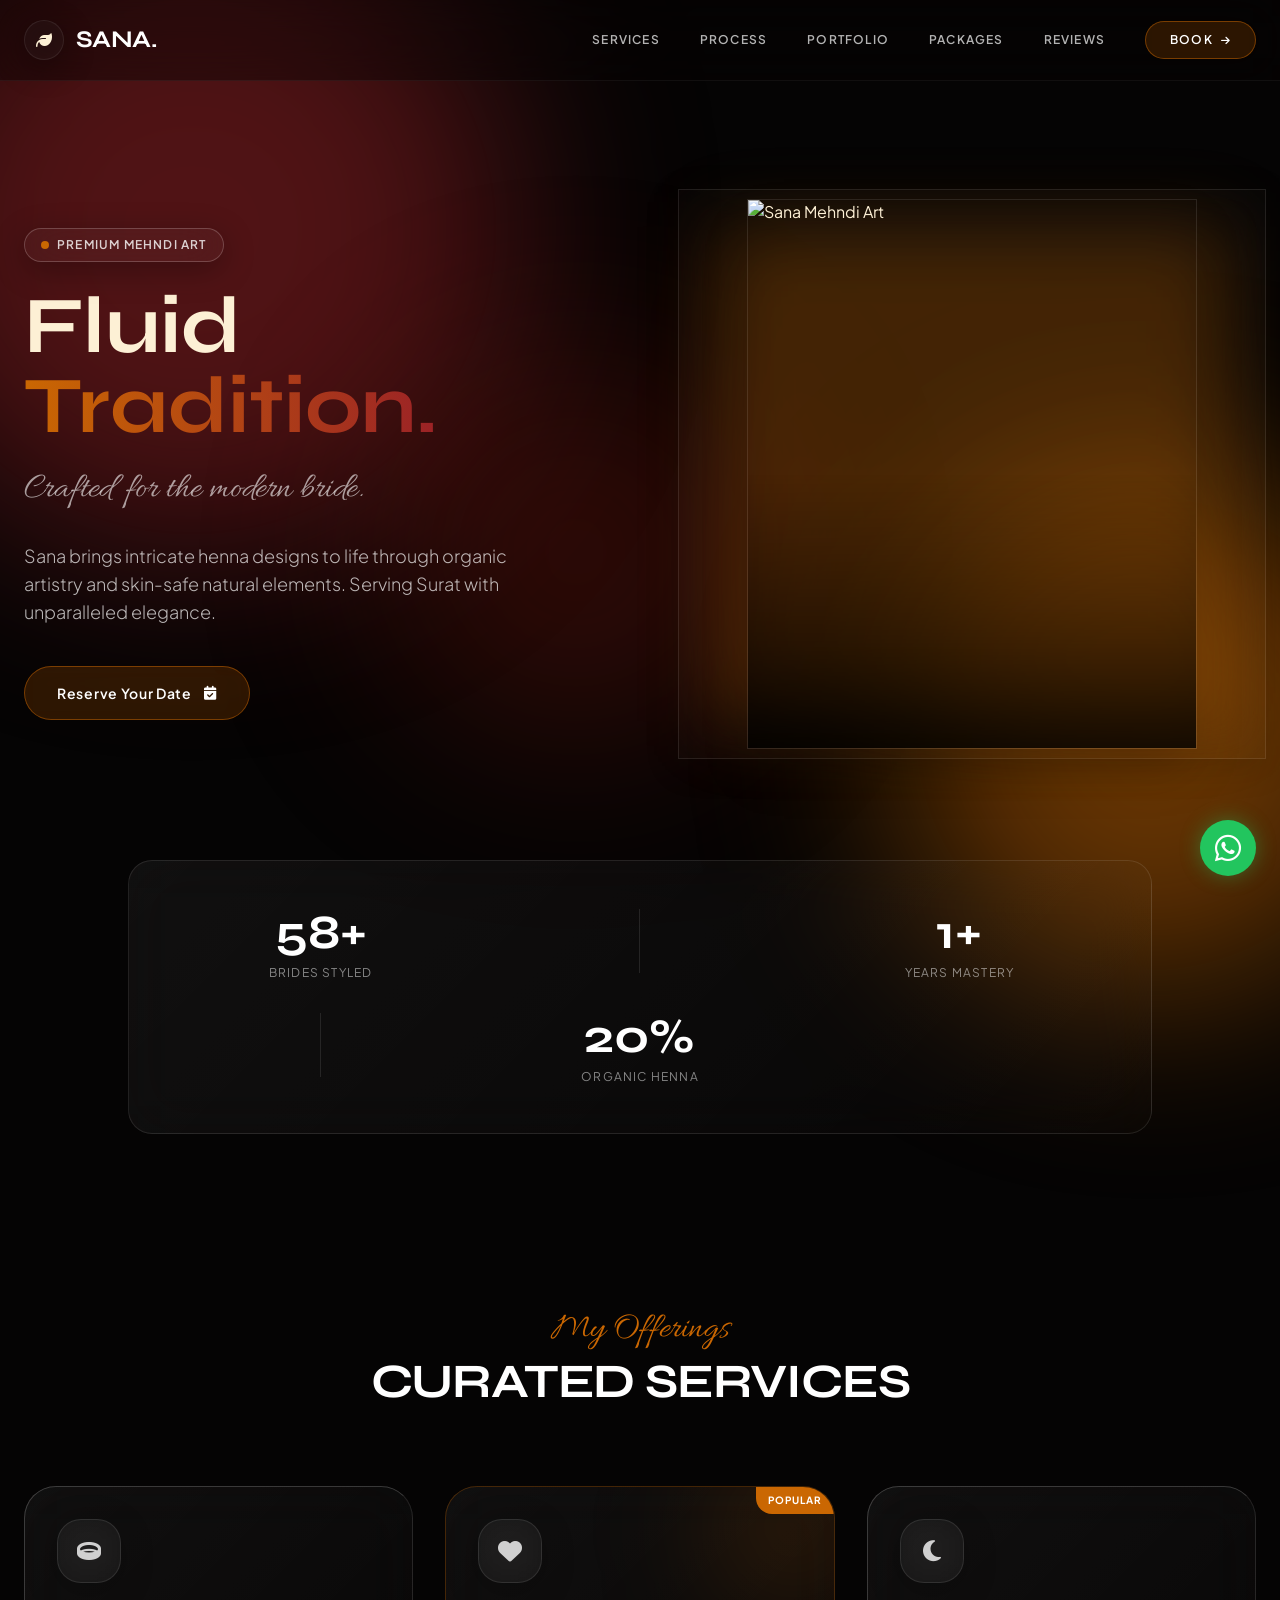
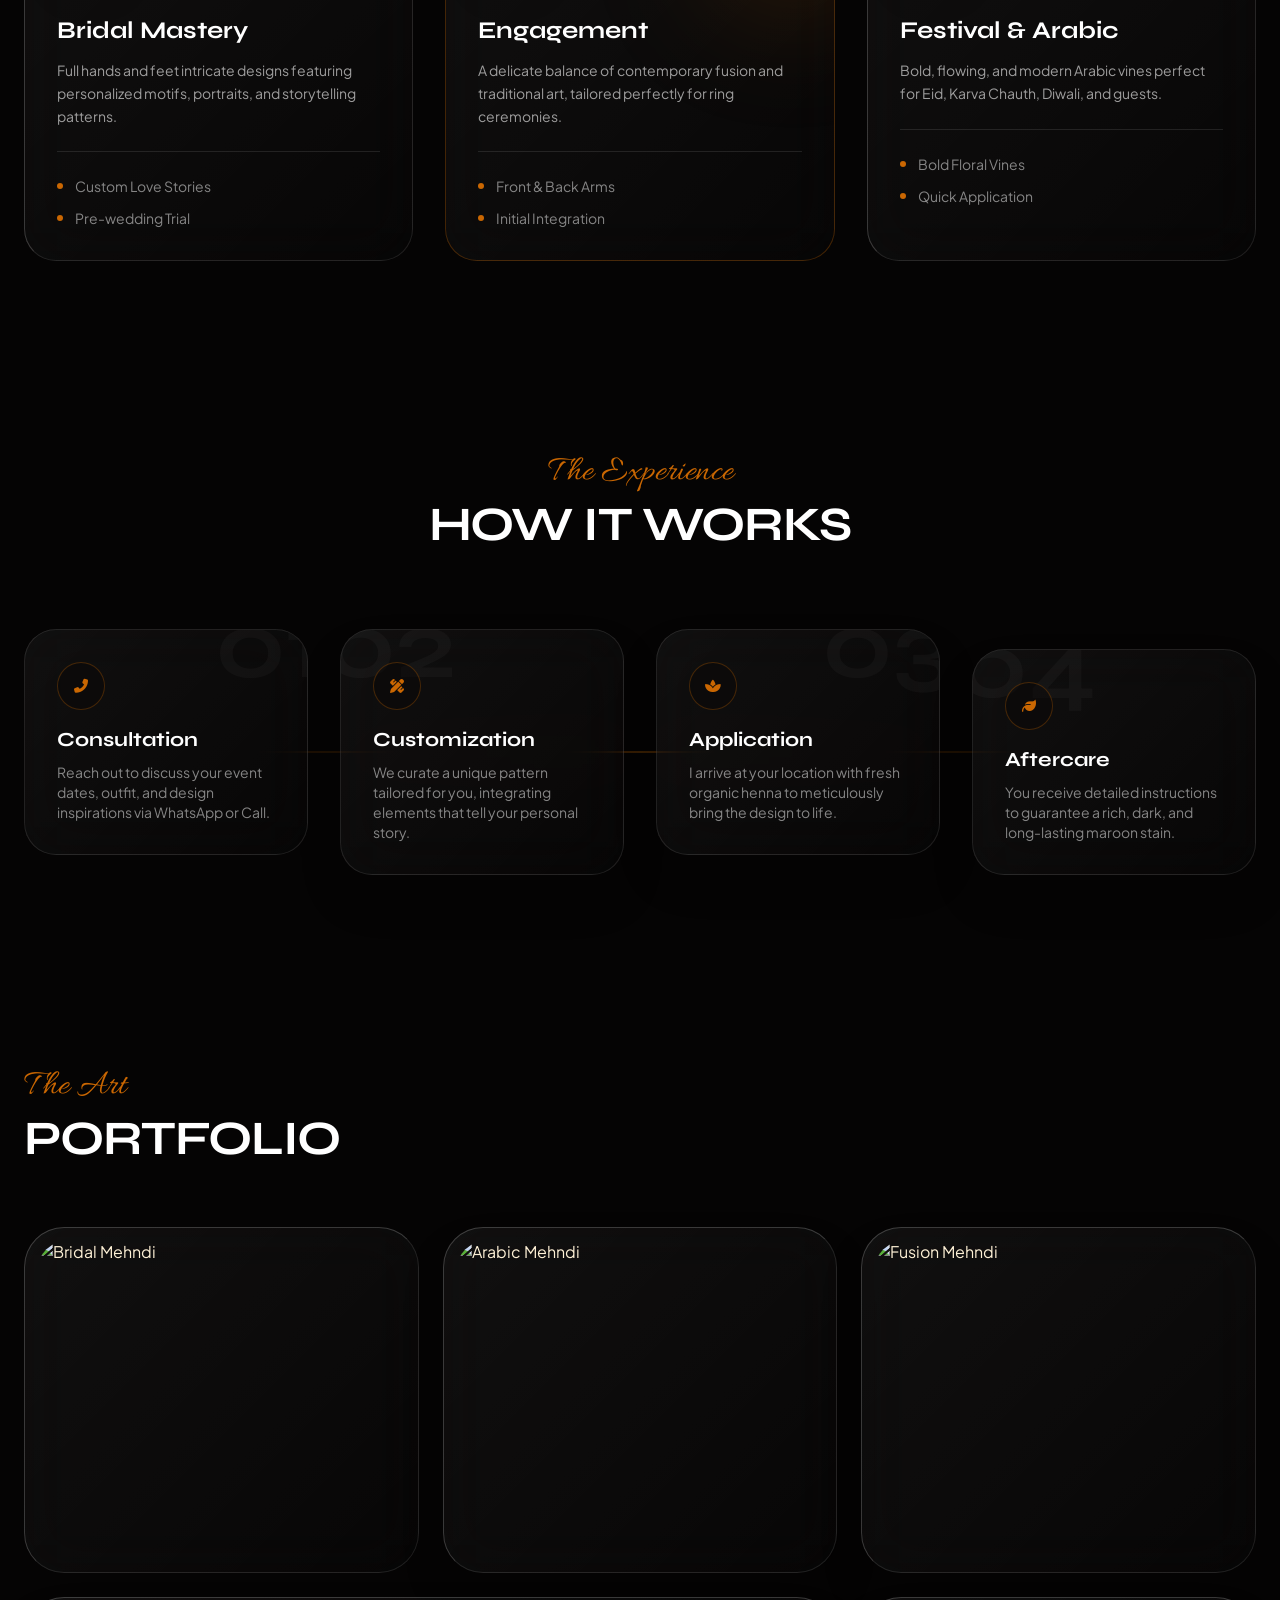
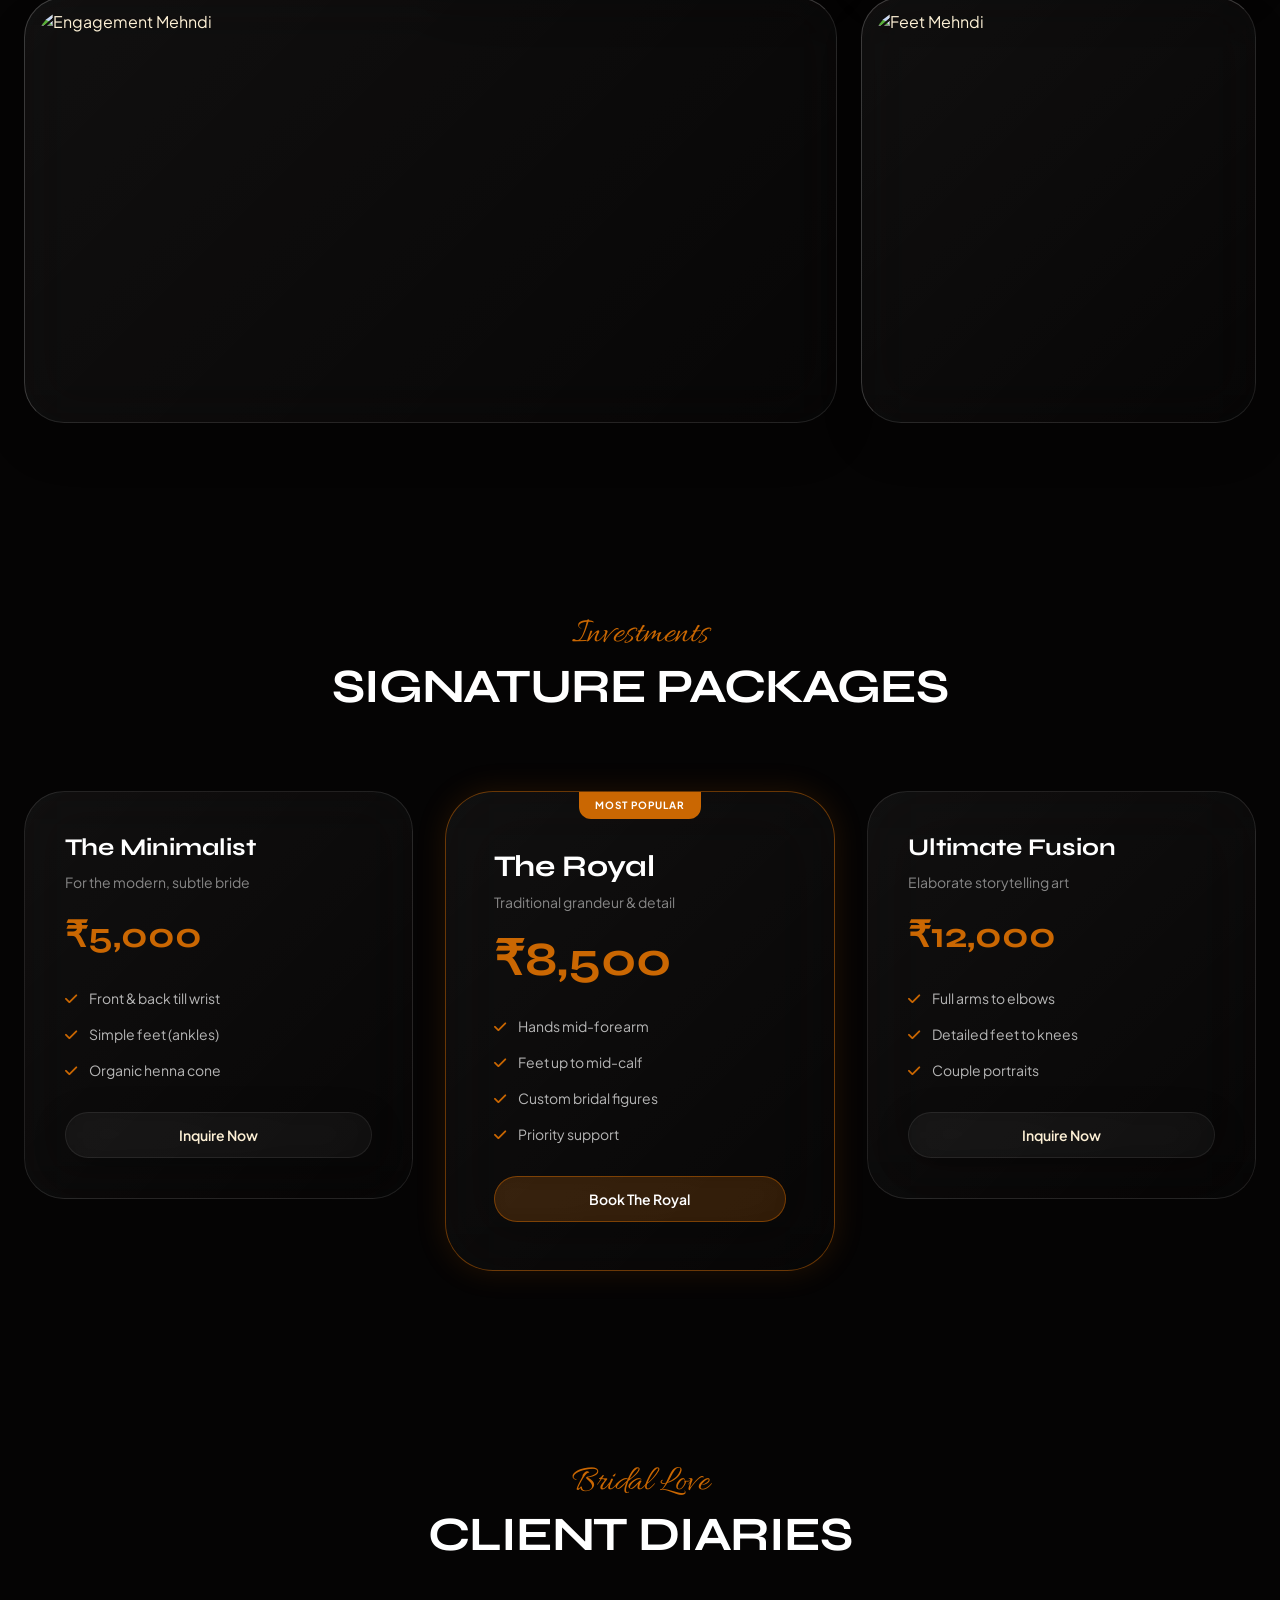
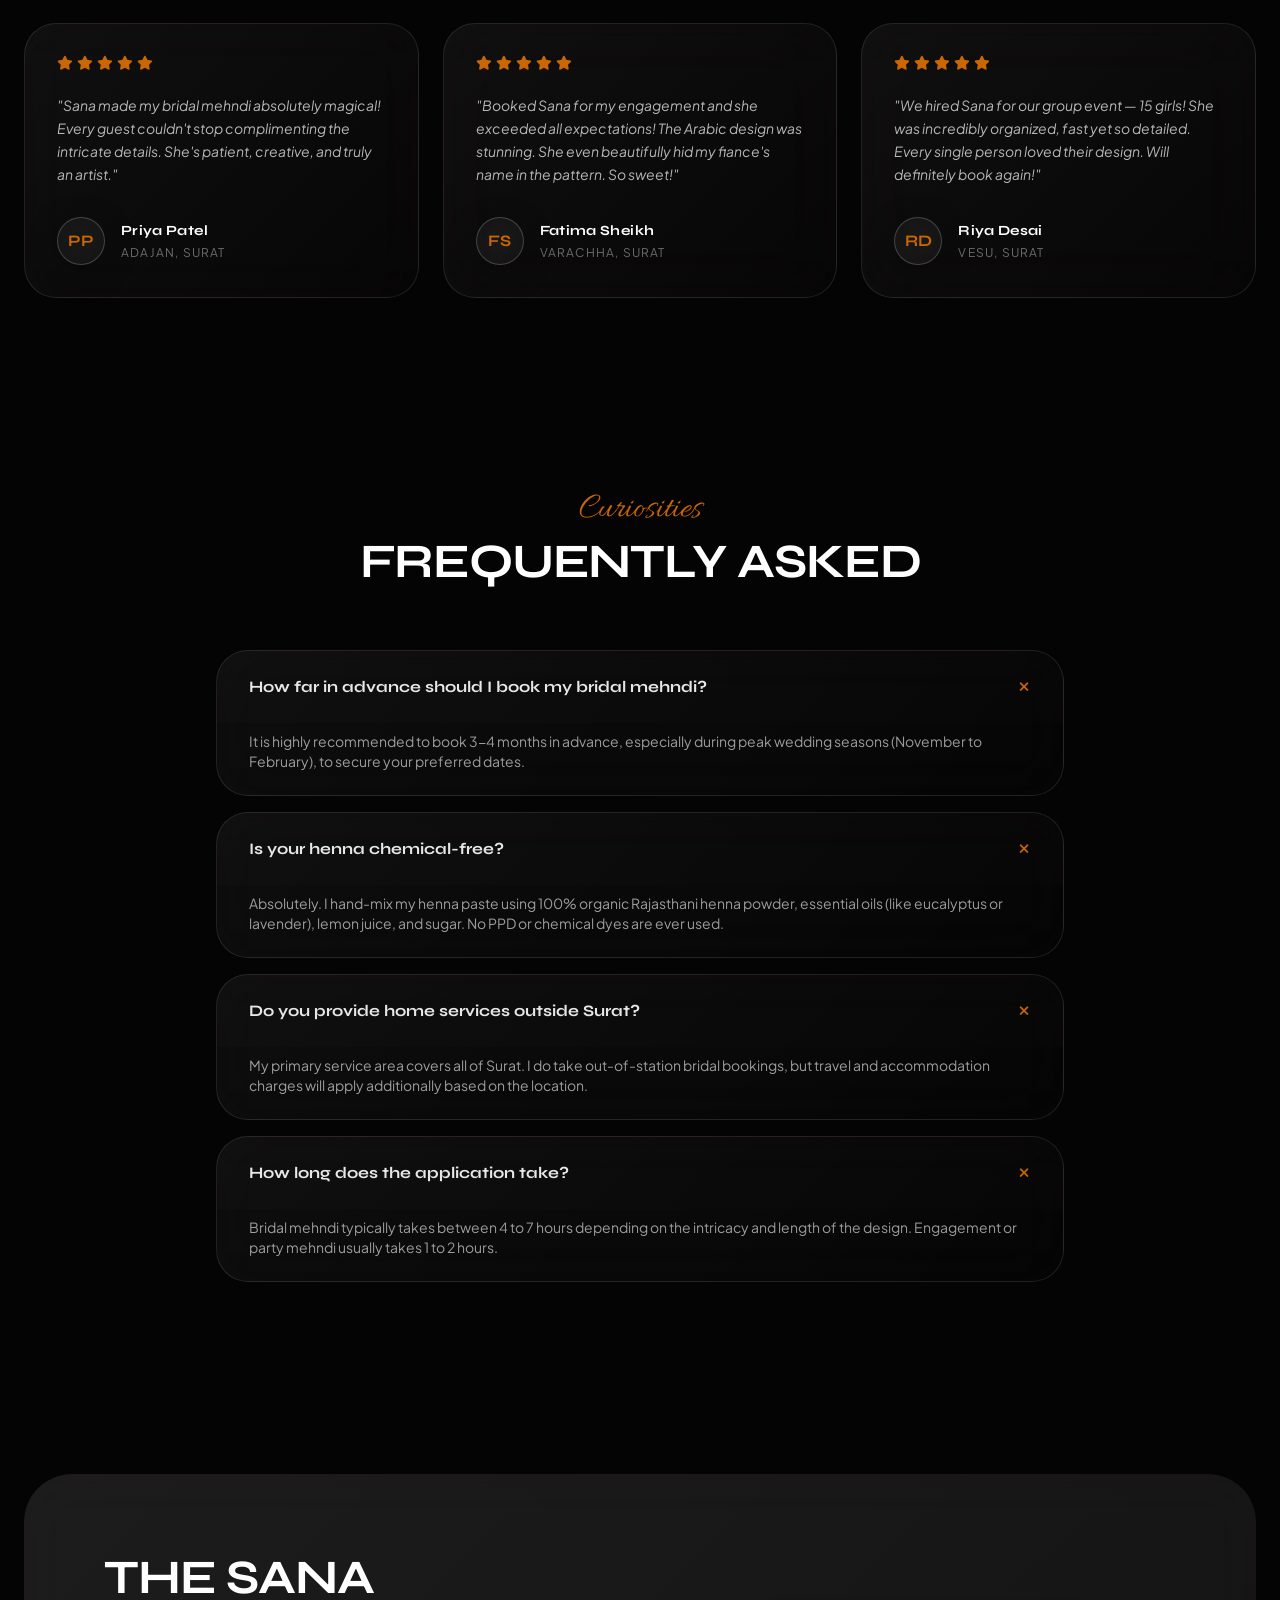
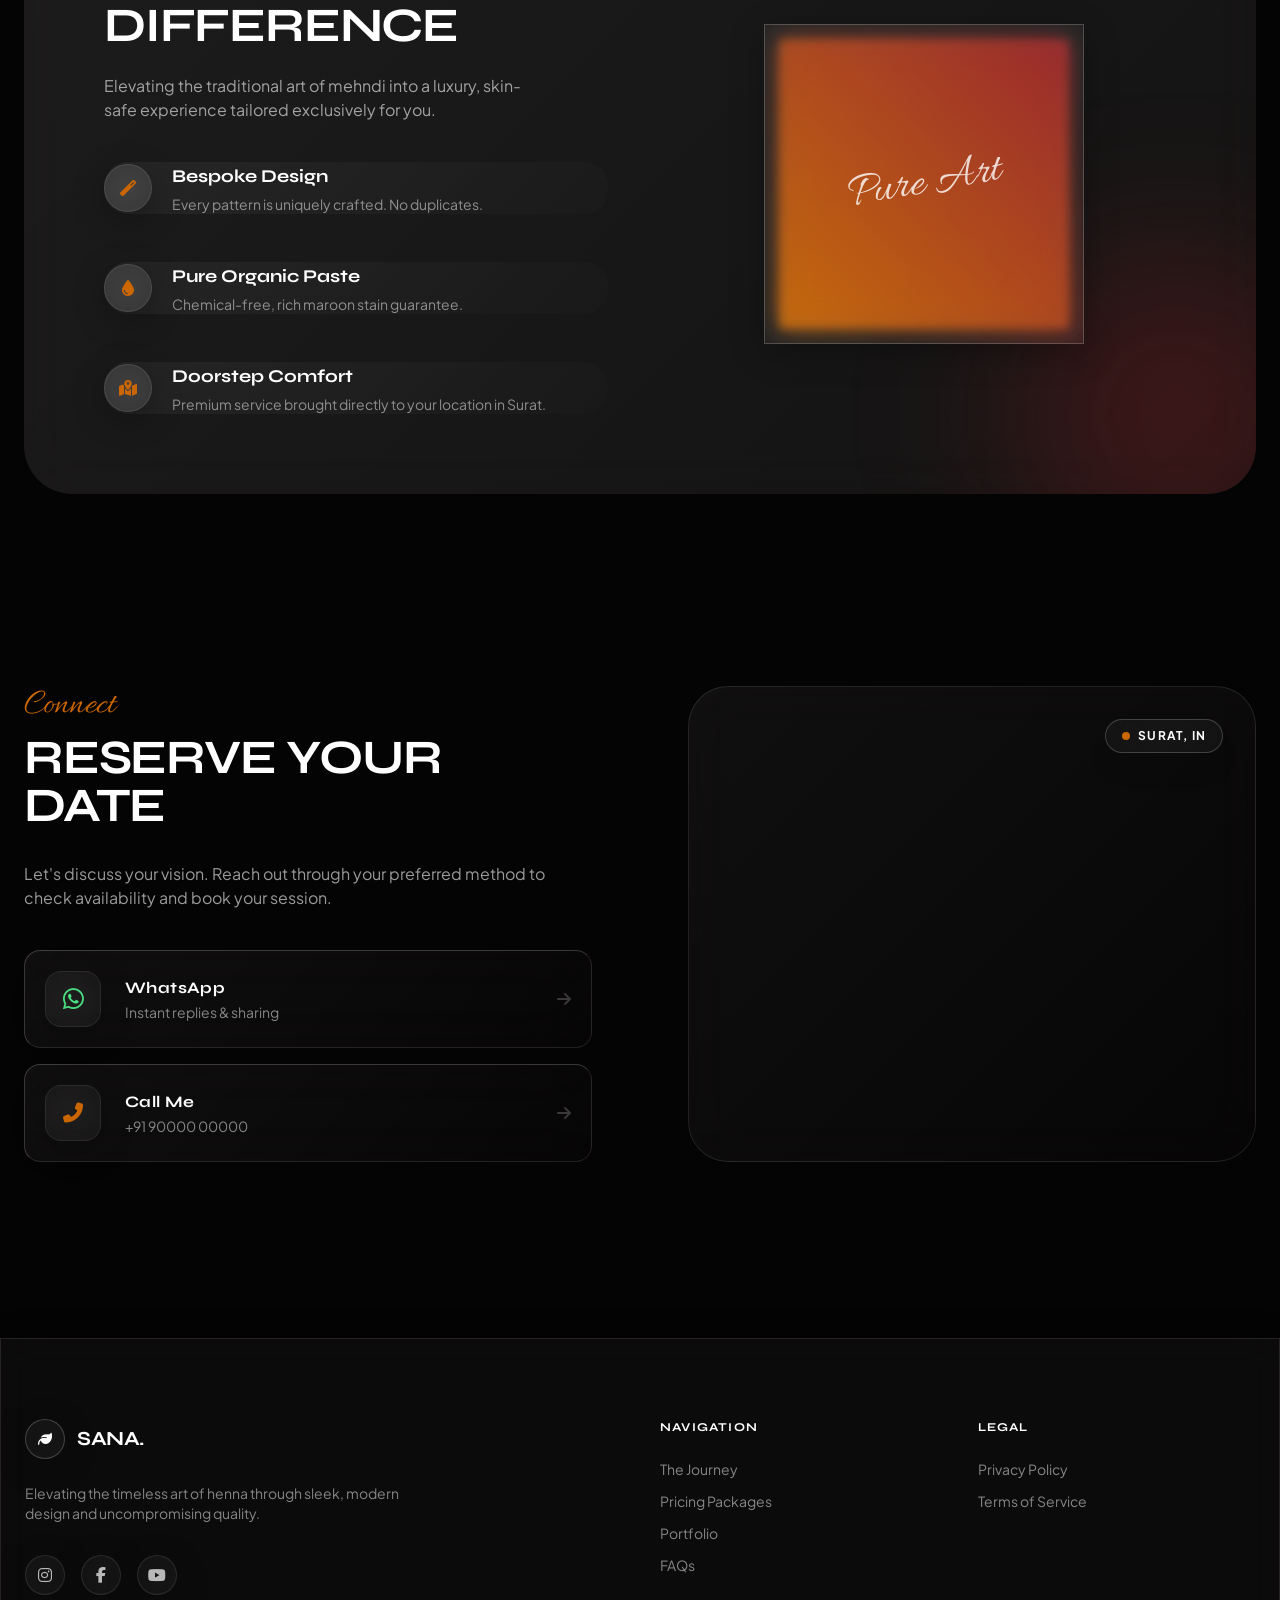
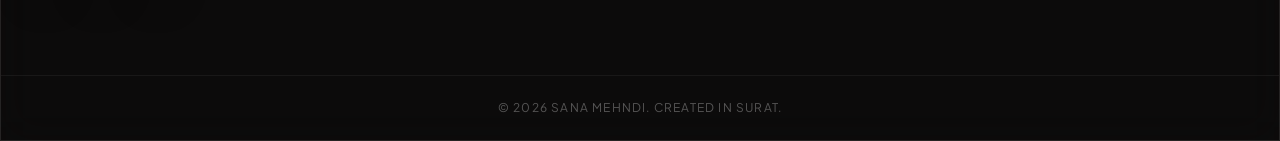
==== index.html @ 1cd6a068 "Add files via upload" ====
<!DOCTYPE html>
<html lang="en" class="scroll-smooth">
<head>
    <meta charset="UTF-8">
    <meta name="viewport" content="width=device-width, initial-scale=1.0">
    <title>Sana's Mehndi | Sleek Glassmorphism</title>
    <meta name="description" content="Premium handcrafted mehndi designs in Surat. Experience modern elegance and traditional artistry.">
    
    <!-- Google Fonts -->
    <link rel="preconnect" href="https://fonts.googleapis.com">
    <link rel="preconnect" href="https://fonts.gstatic.com" crossorigin>
    <!-- Syne for avant-garde modern headings, Plus Jakarta for sleek body -->
    <link href="https://fonts.googleapis.com/css2?family=Plus+Jakarta+Sans:wght@300;400;500;600&family=Syne:wght@400;500;600;700;800&family=Allura&display=swap" rel="stylesheet">
    
    <!-- FontAwesome -->
    <link rel="stylesheet" href="https://cdnjs.cloudflare.com/ajax/libs/font-awesome/6.5.1/css/all.min.css">
    <link rel="stylesheet" href="style.css">
    
    <!-- Tailwind CSS -->
    <script src="tailwindcss.js"></script>
    <script>
        tailwind.config = {
            theme: {
                extend: {
                    colors: {
                        dark: '#0a0908',
                        'henna-glow': '#9b2226',
                        'gold-glow': '#ca6702',
                        'copper-glow': '#ae2012',
                        light: '#fdf0d5',
                    },
                    fontFamily: {
                        sans: ['"Plus Jakarta Sans"', 'sans-serif'],
                        display: ['"Syne"', 'sans-serif'],
                        accent: ['"Allura"', 'cursive']
                    },
                }
            }
        }
    </script>
</head>
<body class="antialiased selection:bg-gold-glow selection:text-white">

    <!-- Fixed Ambient Background Orbs -->
    <div class="ambient-orb bg-henna-glow w-[80vw] h-[80vw] md:w-[50vw] md:h-[50vw] top-[-10%] left-[-20%] md:left-[-10%]"></div>
    <div class="ambient-orb bg-gold-glow w-[70vw] h-[70vw] md:w-[40vw] md:h-[40vw] bottom-[-10%] right-[-20%] md:right-[-10%]" style="animation-duration: 25s; animation-delay: -5s;"></div>
    <div class="ambient-orb bg-copper-glow w-[60vw] h-[60vw] md:w-[30vw] md:h-[30vw] top-[40%] left-[20%] md:left-[30%]" style="animation-duration: 30s; animation-delay: -10s; filter: blur(100px); opacity: 0.25;"></div>

    <!-- Unique Full-Screen Mobile Menu Overlay -->
    <div id="mobile-menu-overlay" class="fixed inset-0 z-40 bg-dark/85 backdrop-blur-3xl opacity-0 pointer-events-none transition-opacity duration-500 flex flex-col justify-center lg:hidden">
        <!-- Internal Ambient Glows for Menu -->
        <div class="absolute top-1/4 right-[-20%] w-64 h-64 bg-gold-glow/30 rounded-full filter blur-[60px] pointer-events-none"></div>
        <div class="absolute bottom-1/4 left-[-20%] w-64 h-64 bg-henna-glow/30 rounded-full filter blur-[60px] pointer-events-none"></div>

        <ul class="flex flex-col items-center justify-center gap-8 px-6 text-center w-full z-10">
            <li class="menu-item-reveal"><a href="#services" class="mobile-link font-display text-4xl font-bold text-white hover:text-gold-glow transition-colors tracking-tight">Services</a></li>
            <li class="menu-item-reveal"><a href="#process" class="mobile-link font-display text-4xl font-bold text-white hover:text-gold-glow transition-colors tracking-tight">Process</a></li>
            <li class="menu-item-reveal"><a href="#gallery" class="mobile-link font-display text-4xl font-bold text-white hover:text-gold-glow transition-colors tracking-tight">Portfolio</a></li>
            <li class="menu-item-reveal"><a href="#packages" class="mobile-link font-display text-4xl font-bold text-white hover:text-gold-glow transition-colors tracking-tight">Packages</a></li>
            <li class="menu-item-reveal"><a href="#faq" class="mobile-link font-display text-4xl font-bold text-white hover:text-gold-glow transition-colors tracking-tight">FAQ</a></li>
            <li class="menu-item-reveal mt-4">
                <a href="#contact" class="mobile-link inline-block glass border border-gold-glow/50 text-white font-display font-bold px-8 py-4 rounded-full text-xl shadow-[0_0_20px_rgba(202,103,2,0.2)]">Book Session</a>
            </li>
        </ul>

        <!-- Socials in menu -->
        <div class="menu-item-reveal absolute bottom-10 left-0 w-full flex justify-center gap-6 z-10">
            <a href="#" class="w-12 h-12 rounded-full glass border border-white/20 flex items-center justify-center text-white/70 text-lg"><i class="fab fa-instagram"></i></a>
            <a href="#" class="w-12 h-12 rounded-full glass border border-white/20 flex items-center justify-center text-white/70 text-lg"><i class="fab fa-whatsapp"></i></a>
        </div>
    </div>

    <!-- Navigation -->
    <nav id="navbar" class="fixed w-full z-50 transition-all duration-500 py-3 md:py-5 glass-nav">
        <div class="max-w-7xl mx-auto px-4 md:px-6 flex justify-between items-center relative z-20">
            <a href="#hero" class="flex items-center gap-3 group relative">
                <div class="w-8 h-8 md:w-10 md:h-10 rounded-full glass flex items-center justify-center text-light group-hover:bg-light group-hover:text-dark transition-all duration-500">
                    <i class="fas fa-leaf text-sm md:text-base"></i>
                </div>
                <span class="font-display font-bold text-xl md:text-2xl tracking-tight text-white uppercase">Sana.</span>
            </a>
            
            <!-- Desktop Links -->
            <ul class="hidden lg:flex items-center gap-8 xl:gap-10 text-xs tracking-widest uppercase font-semibold text-white/70">
                <li><a href="#services" class="hover:text-white transition-colors">Services</a></li>
                <li><a href="#process" class="hover:text-white transition-colors">Process</a></li>
                <li><a href="#gallery" class="hover:text-white transition-colors">Portfolio</a></li>
                <li><a href="#packages" class="hover:text-white transition-colors">Packages</a></li>
                <li><a href="#reviews" class="hover:text-white transition-colors">Reviews</a></li>
                <li>
                    <a href="#contact" class="glass-btn text-white px-6 py-2.5 rounded-full flex items-center gap-2">
                        <span>Book</span>
                        <i class="fas fa-arrow-right text-[10px]"></i>
                    </a>
                </li>
            </ul>

            <!-- Mobile Toggle -->
            <button id="mobile-toggle" class="lg:hidden w-10 h-10 rounded-full glass border border-white/20 shadow-lg flex items-center justify-center text-white focus:outline-none z-50 relative">
                <i class="fas fa-bars transition-transform duration-300"></i>
            </button>
        </div>
    </nav>

    <!-- Hero Section (Mobile: Clean Editorial Flow | Desktop: Split Grid) -->
    <section id="hero" class="relative min-h-[100svh] flex items-center pt-24 pb-12 z-10 overflow-hidden">
        <div class="max-w-7xl mx-auto px-4 md:px-6 flex flex-col lg:grid lg:grid-cols-2 gap-8 md:gap-12 lg:gap-24 items-center w-full">
            
            <!-- Morphing Hero Image (Mobile: Top perfectly centered | Desktop: Right) -->
            <div class="relative z-10 order-1 lg:order-2 flex justify-center items-center reveal delay-200 mt-2 md:mt-12 lg:mt-0 w-full">
                <!-- Glowing back shadow -->
                <div class="absolute inset-0 bg-gold-glow/30 morph-shape filter blur-2xl scale-[0.8] md:scale-90"></div>
                <!-- Glass border layer -->
                <div class="absolute inset-[-8px] md:inset-[-10px] glass morph-shape-reverse opacity-50 border border-white/20"></div>
                <!-- Main Image - Mobile Adjusted -->
                <div class="w-[280px] h-[360px] sm:w-[320px] sm:h-[420px] md:w-[450px] md:h-[550px] morph-shape border border-white/10 relative shadow-2xl">
                    <img src="images/sana_portrait.png" alt="Sana Mehndi Art" class="morph-img w-full h-full object-cover object-center absolute inset-0">
                    <!-- Glass overlay gradient -->
                    <div class="absolute inset-0 bg-gradient-to-t from-black/80 via-transparent to-transparent mix-blend-multiply"></div>
                </div>
            </div>

            <!-- Text Content (Mobile: Clean & breathable below image | Desktop: Left) -->
            <div class="reveal z-20 order-2 lg:order-1 text-center lg:text-left mt-4 md:mt-0 w-full mx-auto">
                <div class="inline-flex items-center gap-2 glass px-4 py-2 rounded-full text-[10px] md:text-xs font-semibold tracking-widest uppercase text-white/80 mb-6 border border-white/20">
                    <span class="w-2 h-2 rounded-full bg-gold-glow animate-pulse"></span> Premium Mehndi Art
                </div>
                
                <h1 class="font-display text-5xl sm:text-6xl md:text-7xl lg:text-[5rem] font-bold leading-[1.1] mb-4 md:mb-6">
                    Fluid <br>
                    <span class="text-transparent bg-clip-text bg-gradient-to-r from-gold-glow to-henna-glow">Tradition.</span>
                </h1>
                
                <p class="font-accent text-3xl sm:text-4xl text-white/60 mb-6 md:mb-8">Crafted for the modern bride.</p>
                
                <p class="text-white/70 text-sm md:text-lg mb-8 md:mb-10 max-w-lg mx-auto lg:mx-0 font-light leading-relaxed">
                    Sana brings intricate henna designs to life through organic artistry and skin-safe natural elements. Serving Surat with unparalleled elegance.
                </p>
                
                <div class="flex flex-col sm:flex-row gap-4 sm:gap-5 justify-center lg:justify-start">
                    <a href="#contact" class="glass-btn text-white px-8 py-3.5 md:py-4 rounded-full font-semibold tracking-wider text-sm flex items-center justify-center gap-3">
                        Reserve Your Date <i class="fas fa-calendar-check"></i>
                    </a>
                </div>
            </div>

        </div>
    </section>

    <!-- Interactive Stats (Glassmorphism) -->
    <section class="relative z-10 md:-mt-10 mb-16 md:mb-20 px-4 md:px-6">
        <div class="max-w-5xl mx-auto glass-panel rounded-3xl p-6 sm:p-8 md:p-12 grid grid-cols-1 md:grid-cols-3 gap-6 md:gap-8 text-center reveal border border-white/10">
            <div>
                <div class="font-display text-4xl md:text-5xl font-bold text-white mb-1 md:mb-2"><span class="counter" data-target="300">0</span>+</div>
                <div class="text-[10px] md:text-xs tracking-widest uppercase text-white/50">Brides Styled</div>
            </div>
            <div class="hidden md:block w-px h-16 bg-white/10 mx-auto"></div>
            <div class="md:hidden h-px w-24 bg-white/10 mx-auto"></div>
            <div>
                <div class="font-display text-4xl md:text-5xl font-bold text-white mb-1 md:mb-2"><span class="counter" data-target="4">0</span>+</div>
                <div class="text-[10px] md:text-xs tracking-widest uppercase text-white/50">Years Mastery</div>
            </div>
            <div class="hidden md:block w-px h-16 bg-white/10 mx-auto"></div>
            <div class="md:hidden h-px w-24 bg-white/10 mx-auto"></div>
            <div>
                <div class="font-display text-4xl md:text-5xl font-bold text-white mb-1 md:mb-2"><span class="counter" data-target="100">0</span>%</div>
                <div class="text-[10px] md:text-xs tracking-widest uppercase text-white/50">Organic Henna</div>
            </div>
        </div>
    </section>

    <!-- Services Section (Mobile: Sticky Deck | Desktop: Grid) -->
    <section id="services" class="py-16 md:py-24 relative z-10">
        <div class="max-w-7xl mx-auto px-4 md:px-6">
            <div class="text-center mb-12 md:mb-20 reveal">
                <p class="font-accent text-3xl md:text-4xl text-gold-glow mb-2">My Offerings</p>
                <h2 class="font-display text-3xl sm:text-4xl md:text-5xl font-bold text-white uppercase tracking-tight">Curated Services</h2>
            </div>

            <!-- Sticky Deck Layout -->
            <div class="flex flex-col gap-6 md:grid md:grid-cols-3 md:gap-8 pb-10 md:pb-0">
                
                <!-- Card 1 -->
                <div class="glass-panel p-6 md:p-8 rounded-[2rem] md:hover:-translate-y-2 transition-transform duration-500 group reveal sticky top-24 md:static z-10 shadow-2xl md:shadow-none bg-dark/80 md:bg-transparent">
                    <div class="w-14 h-14 md:w-16 md:h-16 rounded-[1.5rem] glass flex items-center justify-center text-white/80 text-xl md:text-2xl mb-6 md:mb-8 group-hover:text-gold-glow group-hover:scale-110 transition-all duration-500 border border-white/10">
                        <i class="fas fa-ring"></i>
                    </div>
                    <h3 class="font-display text-xl md:text-2xl font-bold text-white mb-3">Bridal Mastery</h3>
                    <p class="text-white/60 text-sm leading-relaxed mb-6">Full hands and feet intricate designs featuring personalized motifs, portraits, and storytelling patterns.</p>
                    <ul class="space-y-3 text-sm text-white/50 border-t border-white/10 pt-6">
                        <li class="flex items-center gap-3"><span class="w-1.5 h-1.5 rounded-full bg-gold-glow"></span> Custom Love Stories</li>
                        <li class="flex items-center gap-3"><span class="w-1.5 h-1.5 rounded-full bg-gold-glow"></span> Pre-wedding Trial</li>
                    </ul>
                </div>

                <!-- Card 2 -->
                <div class="glass-panel p-6 md:p-8 rounded-[2rem] md:hover:-translate-y-2 transition-transform duration-500 group reveal sticky top-28 md:static z-20 shadow-2xl md:shadow-none mt-2 md:mt-0 overflow-hidden border-gold-glow/30 bg-dark/90 md:bg-transparent">
                    <div class="absolute top-0 right-0 bg-gold-glow text-white text-[9px] md:text-[10px] font-bold px-3 py-1.5 rounded-bl-[1rem] uppercase tracking-widest z-20">Popular</div>
                    <div class="absolute -right-10 -top-10 w-32 h-32 md:w-40 md:h-40 bg-gold-glow/20 filter blur-3xl rounded-full z-0"></div>
                    
                    <div class="w-14 h-14 md:w-16 md:h-16 rounded-[1.5rem] glass flex items-center justify-center text-white/80 text-xl md:text-2xl mb-6 md:mb-8 group-hover:text-gold-glow group-hover:scale-110 transition-all duration-500 relative z-10 border border-white/10">
                        <i class="fas fa-heart"></i>
                    </div>
                    <h3 class="font-display text-xl md:text-2xl font-bold text-white mb-3 relative z-10">Engagement</h3>
                    <p class="text-white/60 text-sm leading-relaxed mb-6 relative z-10">A delicate balance of contemporary fusion and traditional art, tailored perfectly for ring ceremonies.</p>
                    <ul class="space-y-3 text-sm text-white/50 relative z-10 border-t border-white/10 pt-6">
                        <li class="flex items-center gap-3"><span class="w-1.5 h-1.5 rounded-full bg-gold-glow"></span> Front & Back Arms</li>
                        <li class="flex items-center gap-3"><span class="w-1.5 h-1.5 rounded-full bg-gold-glow"></span> Initial Integration</li>
                    </ul>
                </div>

                <!-- Card 3 -->
                <div class="glass-panel p-6 md:p-8 rounded-[2rem] md:hover:-translate-y-2 transition-transform duration-500 group reveal sticky top-32 md:static z-30 shadow-2xl md:shadow-none mt-2 md:mt-0 bg-[#0d0a08] md:bg-transparent">
                    <div class="w-14 h-14 md:w-16 md:h-16 rounded-[1.5rem] glass flex items-center justify-center text-white/80 text-xl md:text-2xl mb-6 md:mb-8 group-hover:text-gold-glow group-hover:scale-110 transition-all duration-500 border border-white/10">
                        <i class="fas fa-moon"></i>
                    </div>
                    <h3 class="font-display text-xl md:text-2xl font-bold text-white mb-3">Festival & Arabic</h3>
                    <p class="text-white/60 text-sm leading-relaxed mb-6">Bold, flowing, and modern Arabic vines perfect for Eid, Karva Chauth, Diwali, and guests.</p>
                    <ul class="space-y-3 text-sm text-white/50 border-t border-white/10 pt-6">
                        <li class="flex items-center gap-3"><span class="w-1.5 h-1.5 rounded-full bg-gold-glow"></span> Bold Floral Vines</li>
                        <li class="flex items-center gap-3"><span class="w-1.5 h-1.5 rounded-full bg-gold-glow"></span> Quick Application</li>
                    </ul>
                </div>
            </div>
        </div>
    </section>

    <!-- The Journey (Process) Section - Mobile: Staggered Zig-Zag -->
    <section id="process" class="py-16 md:py-24 relative z-10 overflow-hidden">
        <div class="max-w-7xl mx-auto px-4 md:px-6">
            <div class="text-center mb-12 md:mb-20 reveal">
                <p class="font-accent text-3xl md:text-4xl text-gold-glow mb-2">The Experience</p>
                <h2 class="font-display text-3xl sm:text-4xl md:text-5xl font-bold text-white uppercase tracking-tight">How It Works</h2>
            </div>

            <div class="relative">
                <!-- Connecting Line Desktop Only -->
                <div class="hidden md:block absolute top-1/2 left-0 w-full h-px bg-gradient-to-r from-transparent via-gold-glow/50 to-transparent transform -translate-y-1/2 z-0"></div>
                
                <div class="flex flex-col gap-4 md:grid md:grid-cols-4 md:gap-8 relative z-10">
                    
                    <!-- Step 1 -->
                    <div class="w-[85%] self-start md:w-full reveal relative glass-panel p-6 md:p-8 rounded-[2rem] overflow-hidden group border border-white/10">
                        <div class="absolute -right-4 -top-8 font-display font-bold text-8xl text-white/[0.03] group-hover:text-gold-glow/[0.05] transition-colors pointer-events-none select-none">01</div>
                        <div class="w-10 h-10 md:w-12 md:h-12 rounded-full border border-gold-glow/30 flex items-center justify-center text-gold-glow mb-4 relative z-10 bg-dark/50">
                            <i class="fas fa-phone-alt text-xs md:text-sm"></i>
                        </div>
                        <h3 class="font-display text-lg md:text-xl font-bold text-white mb-2 relative z-10">Consultation</h3>
                        <p class="text-white/50 text-xs md:text-sm leading-relaxed relative z-10">Reach out to discuss your event dates, outfit, and design inspirations via WhatsApp or Call.</p>
                    </div>

                    <!-- Step 2 -->
                    <div class="w-[85%] self-end -mt-6 md:mt-0 md:w-full reveal relative glass-panel p-6 md:p-8 rounded-[2rem] overflow-hidden group border border-white/10 shadow-2xl z-10 bg-dark/80 md:bg-transparent">
                        <div class="absolute -left-4 -top-8 font-display font-bold text-8xl text-white/[0.03] group-hover:text-gold-glow/[0.05] transition-colors pointer-events-none select-none">02</div>
                        <div class="w-10 h-10 md:w-12 md:h-12 rounded-full border border-gold-glow/30 flex items-center justify-center text-gold-glow mb-4 relative z-10 bg-dark/50 ml-auto md:ml-0">
                            <i class="fas fa-pencil-ruler text-xs md:text-sm"></i>
                        </div>
                        <h3 class="font-display text-lg md:text-xl font-bold text-white mb-2 relative z-10 text-right md:text-left">Customization</h3>
                        <p class="text-white/50 text-xs md:text-sm leading-relaxed relative z-10 text-right md:text-left">We curate a unique pattern tailored for you, integrating elements that tell your personal story.</p>
                    </div>

                    <!-- Step 3 -->
                    <div class="w-[85%] self-start -mt-6 md:mt-0 md:w-full reveal relative glass-panel p-6 md:p-8 rounded-[2rem] overflow-hidden group border border-white/10 shadow-2xl z-20 bg-dark/90 md:bg-transparent">
                        <div class="absolute -right-4 -top-8 font-display font-bold text-8xl text-white/[0.03] group-hover:text-gold-glow/[0.05] transition-colors pointer-events-none select-none">03</div>
                        <div class="w-10 h-10 md:w-12 md:h-12 rounded-full border border-gold-glow/30 flex items-center justify-center text-gold-glow mb-4 relative z-10 bg-dark/50">
                            <i class="fas fa-spa text-xs md:text-sm"></i>
                        </div>
                        <h3 class="font-display text-lg md:text-xl font-bold text-white mb-2 relative z-10">Application</h3>
                        <p class="text-white/50 text-xs md:text-sm leading-relaxed relative z-10">I arrive at your location with fresh organic henna to meticulously bring the design to life.</p>
                    </div>

                    <!-- Step 4 -->
                    <div class="w-[85%] self-end -mt-6 md:mt-0 md:w-full reveal relative glass-panel p-6 md:p-8 rounded-[2rem] overflow-hidden group border border-white/10 shadow-2xl z-30 bg-[#0d0a08] md:bg-transparent">
                        <div class="absolute -left-4 -top-8 font-display font-bold text-8xl text-white/[0.03] group-hover:text-gold-glow/[0.05] transition-colors pointer-events-none select-none">04</div>
                        <div class="w-10 h-10 md:w-12 md:h-12 rounded-full border border-gold-glow/30 flex items-center justify-center text-gold-glow mb-4 relative z-10 bg-dark/50 ml-auto md:ml-0">
                            <i class="fas fa-leaf text-xs md:text-sm"></i>
                        </div>
                        <h3 class="font-display text-lg md:text-xl font-bold text-white mb-2 relative z-10 text-right md:text-left">Aftercare</h3>
                        <p class="text-white/50 text-xs md:text-sm leading-relaxed relative z-10 text-right md:text-left">You receive detailed instructions to guarantee a rich, dark, and long-lasting maroon stain.</p>
                    </div>
                </div>
            </div>
        </div>
    </section>

    <!-- Gallery Section (Mobile: Scattered Polaroids | Desktop: Grid) -->
    <section id="gallery" class="py-16 md:py-24 relative z-10">
        <div class="max-w-7xl mx-auto px-4 md:px-6">
            <div class="flex flex-col md:flex-row justify-between items-center md:items-end mb-16 md:mb-16 reveal text-center md:text-left">
                <div>
                    <p class="font-accent text-3xl md:text-4xl text-gold-glow mb-2">The Art</p>
                    <h2 class="font-display text-3xl sm:text-4xl md:text-5xl font-bold text-white uppercase tracking-tight">Portfolio</h2>
                </div>
            </div>

            <div class="flex flex-col md:grid md:grid-cols-3 md:gap-6 pt-4 md:pt-0">
                <!-- Gallery Item 1 -->
                <div class="w-[85%] rotate-3 transform origin-bottom-left md:w-full md:rotate-0 glass-panel p-2 md:p-3 rounded-[1.5rem] md:rounded-[2.5rem] group cursor-pointer reveal hover:border-gold-glow/40 transition-colors relative z-10" onclick="openLightbox(this)">
                    <div class="w-full h-56 md:h-80 rounded-[1rem] md:rounded-[2rem] overflow-hidden relative">
                        <img src="images/mehndi_bridal.png" alt="Bridal Mehndi" class="w-full h-full object-cover transition-transform duration-700 md:group-hover:scale-110">
                        <div class="absolute inset-0 bg-black/40 opacity-0 group-hover:opacity-100 transition-opacity duration-300 flex items-center justify-center backdrop-blur-sm">
                            <span class="glass px-4 md:px-6 py-1.5 md:py-2 rounded-full text-white text-xs md:text-sm tracking-widest uppercase font-semibold">Bridal</span>
                        </div>
                    </div>
                </div>

                <!-- Gallery Item 2 -->
                <div class="w-[80%] self-end -rotate-6 -mt-16 md:w-full md:mt-0 md:rotate-0 glass-panel p-2 md:p-3 rounded-[1.5rem] md:rounded-[2.5rem] group cursor-pointer reveal md:delay-100 hover:border-gold-glow/40 transition-colors relative z-20 shadow-2xl" onclick="openLightbox(this)">
                    <div class="w-full h-64 md:h-80 rounded-[1rem] md:rounded-[2rem] overflow-hidden relative">
                        <img src="images/mehndi_arabic.png" alt="Arabic Mehndi" class="w-full h-full object-cover transition-transform duration-700 md:group-hover:scale-110">
                        <div class="absolute inset-0 bg-black/40 opacity-0 group-hover:opacity-100 transition-opacity duration-300 flex items-center justify-center backdrop-blur-sm">
                            <span class="glass px-4 md:px-6 py-1.5 md:py-2 rounded-full text-white text-xs md:text-sm tracking-widest uppercase font-semibold">Arabic</span>
                        </div>
                    </div>
                </div>

                <!-- Gallery Item 3 -->
                <div class="w-[85%] mx-auto rotate-2 -mt-20 md:w-full md:mt-0 md:rotate-0 glass-panel p-2 md:p-3 rounded-[1.5rem] md:rounded-[2.5rem] group cursor-pointer reveal md:delay-200 hover:border-gold-glow/40 transition-colors relative z-30 shadow-2xl" onclick="openLightbox(this)">
                    <div class="w-full h-56 md:h-80 rounded-[1rem] md:rounded-[2rem] overflow-hidden relative">
                        <img src="images/mehndi_fusion.png" alt="Fusion Mehndi" class="w-full h-full object-cover transition-transform duration-700 md:group-hover:scale-110">
                        <div class="absolute inset-0 bg-black/40 opacity-0 group-hover:opacity-100 transition-opacity duration-300 flex items-center justify-center backdrop-blur-sm">
                            <span class="glass px-4 md:px-6 py-1.5 md:py-2 rounded-full text-white text-xs md:text-sm tracking-widest uppercase font-semibold">Fusion</span>
                        </div>
                    </div>
                </div>

                <!-- Gallery Item 4 -->
                <div class="w-[90%] -rotate-3 self-start -mt-16 md:w-full md:mt-0 md:rotate-0 md:col-span-2 glass-panel p-2 md:p-3 rounded-[1.5rem] md:rounded-[2.5rem] group cursor-pointer reveal hover:border-gold-glow/40 transition-colors relative z-40 shadow-2xl" onclick="openLightbox(this)">
                    <div class="w-full h-64 md:h-[400px] rounded-[1rem] md:rounded-[2rem] overflow-hidden relative">
                        <img src="images/mehndi_engagement.png" alt="Engagement Mehndi" class="w-full h-full object-cover transition-transform duration-700 md:group-hover:scale-110">
                        <div class="absolute inset-0 bg-black/40 opacity-0 group-hover:opacity-100 transition-opacity duration-300 flex items-center justify-center backdrop-blur-sm">
                            <span class="glass px-4 md:px-6 py-1.5 md:py-2 rounded-full text-white text-xs md:text-sm tracking-widest uppercase font-semibold">Engagement</span>
                        </div>
                    </div>
                </div>

                <!-- Gallery Item 5 -->
                <div class="w-[75%] rotate-6 self-end -mt-24 md:w-full md:mt-0 md:rotate-0 glass-panel p-2 md:p-3 rounded-[1.5rem] md:rounded-[2.5rem] group cursor-pointer reveal md:delay-100 hover:border-gold-glow/40 transition-colors relative z-50 shadow-2xl" onclick="openLightbox(this)">
                    <div class="w-full h-48 md:h-[400px] rounded-[1rem] md:rounded-[2rem] overflow-hidden relative">
                        <img src="images/mehndi_feet.png" alt="Feet Mehndi" class="w-full h-full object-cover transition-transform duration-700 md:group-hover:scale-110">
                        <div class="absolute inset-0 bg-black/40 opacity-0 group-hover:opacity-100 transition-opacity duration-300 flex items-center justify-center backdrop-blur-sm">
                            <span class="glass px-4 md:px-6 py-1.5 md:py-2 rounded-full text-white text-xs md:text-sm tracking-widest uppercase font-semibold">Feet</span>
                        </div>
                    </div>
                </div>
            </div>
        </div>
    </section>

    <!-- Overlapping Packages Section -->
    <section id="packages" class="py-16 md:py-24 relative z-10 overflow-hidden">
        <div class="max-w-7xl mx-auto px-4 md:px-6">
            <div class="text-center mb-12 md:mb-20 reveal">
                <p class="font-accent text-3xl md:text-4xl text-gold-glow mb-2">Investments</p>
                <h2 class="font-display text-3xl sm:text-4xl md:text-5xl font-bold text-white uppercase tracking-tight">Signature Packages</h2>
            </div>

            <!-- Mobile: Staggered/Overlapping vertical | Desktop: Grid -->
            <div class="flex flex-col md:grid md:grid-cols-3 gap-0 md:gap-8 items-center pt-4 md:pt-0">
                
                <!-- Package 1 (Left aligned on mobile) -->
                <div class="w-[90%] md:w-full self-start glass-panel p-8 md:p-10 rounded-[2rem] md:rounded-[2.5rem] reveal border border-white/10 relative z-0">
                    <h3 class="font-display text-xl md:text-2xl font-bold text-white mb-2">The Minimalist</h3>
                    <p class="text-white/50 text-xs md:text-sm mb-6">For the modern, subtle bride</p>
                    <div class="font-display text-3xl md:text-4xl font-bold text-gold-glow mb-6 md:mb-8">₹5,000</div>
                    <ul class="space-y-3 md:space-y-4 text-xs md:text-sm text-white/70 mb-8">
                        <li class="flex gap-3"><i class="fas fa-check text-gold-glow mt-1"></i> Front & back till wrist</li>
                        <li class="flex gap-3"><i class="fas fa-check text-gold-glow mt-1"></i> Simple feet (ankles)</li>
                        <li class="flex gap-3"><i class="fas fa-check text-gold-glow mt-1"></i> Organic henna cone</li>
                    </ul>
                    <a href="#contact" class="inline-block glass px-6 py-3 rounded-full text-sm font-semibold text-center hover:border-gold-glow transition-all w-full">Inquire Now</a>
                </div>

                <!-- Package 2 (Featured - Right aligned, overlapping on mobile) -->
                <div class="w-[95%] md:w-full self-end -mt-10 md:mt-0 glass-panel p-8 md:p-12 rounded-[2.5rem] md:rounded-[3rem] reveal delay-100 border border-gold-glow/50 relative shadow-[0_0_30px_rgba(202,103,2,0.15)] transform md:-translate-y-4 z-10 backdrop-blur-2xl">
                    <div class="absolute top-0 right-8 md:left-1/2 md:-translate-x-1/2 md:right-auto bg-gold-glow text-white text-[9px] md:text-[10px] font-bold px-4 py-1.5 rounded-b-xl uppercase tracking-widest">Most Popular</div>
                    <h3 class="font-display text-2xl md:text-3xl font-bold text-white mb-2 mt-4 md:mt-2">The Royal</h3>
                    <p class="text-white/50 text-xs md:text-sm mb-6">Traditional grandeur & detail</p>
                    <div class="font-display text-4xl md:text-5xl font-bold text-gold-glow mb-6 md:mb-8">₹8,500</div>
                    <ul class="space-y-3 md:space-y-4 text-xs md:text-sm text-white/70 mb-8">
                        <li class="flex gap-3"><i class="fas fa-check text-gold-glow mt-1"></i> Hands mid-forearm</li>
                        <li class="flex gap-3"><i class="fas fa-check text-gold-glow mt-1"></i> Feet up to mid-calf</li>
                        <li class="flex gap-3"><i class="fas fa-check text-gold-glow mt-1"></i> Custom bridal figures</li>
                        <li class="flex gap-3"><i class="fas fa-check text-gold-glow mt-1"></i> Priority support</li>
                    </ul>
                    <a href="#contact" class="inline-block glass-btn text-center text-white px-6 py-3 rounded-full text-sm font-semibold w-full">Book The Royal</a>
                </div>

                <!-- Package 3 (Left aligned, overlapping on mobile) -->
                <div class="w-[90%] md:w-full self-start -mt-10 md:mt-0 glass-panel p-8 md:p-10 rounded-[2rem] md:rounded-[2.5rem] reveal delay-200 border border-white/10 relative z-20 backdrop-blur-2xl">
                    <h3 class="font-display text-xl md:text-2xl font-bold text-white mb-2">Ultimate Fusion</h3>
                    <p class="text-white/50 text-xs md:text-sm mb-6">Elaborate storytelling art</p>
                    <div class="font-display text-3xl md:text-4xl font-bold text-gold-glow mb-6 md:mb-8">₹12,000</div>
                    <ul class="space-y-3 md:space-y-4 text-xs md:text-sm text-white/70 mb-8">
                        <li class="flex gap-3"><i class="fas fa-check text-gold-glow mt-1"></i> Full arms to elbows</li>
                        <li class="flex gap-3"><i class="fas fa-check text-gold-glow mt-1"></i> Detailed feet to knees</li>
                        <li class="flex gap-3"><i class="fas fa-check text-gold-glow mt-1"></i> Couple portraits</li>
                    </ul>
                    <a href="#contact" class="inline-block glass px-6 py-3 rounded-full text-sm text-center font-semibold hover:border-gold-glow transition-all w-full">Inquire Now</a>
                </div>
            </div>
        </div>
    </section>

    <!-- Client Diaries (Mobile: Floating Chat Bubbles | Desktop: Grid) -->
    <section id="reviews" class="py-16 md:py-24 relative z-10 overflow-hidden">
        <div class="max-w-7xl mx-auto px-4 md:px-6">
            <div class="text-center mb-12 md:mb-16 reveal">
                <p class="font-accent text-3xl md:text-4xl text-gold-glow mb-2">Bridal Love</p>
                <h2 class="font-display text-3xl sm:text-4xl md:text-5xl font-bold text-white uppercase tracking-tight">Client Diaries</h2>
            </div>

            <div class="flex flex-col px-2 md:grid md:grid-cols-3 md:gap-6 md:px-0">
                
                <!-- Review 1 -->
                <div class="w-[90%] md:w-full self-start rounded-[2rem] rounded-tl-none md:rounded-tl-[2rem] glass-panel p-6 md:p-8 reveal border border-white/10 transition-colors flex flex-col z-10 relative">
                    <div class="flex text-gold-glow text-xs md:text-sm mb-4 md:mb-6 gap-1">
                        <i class="fas fa-star"></i><i class="fas fa-star"></i><i class="fas fa-star"></i><i class="fas fa-star"></i><i class="fas fa-star"></i>
                    </div>
                    <p class="text-white/70 text-sm leading-relaxed mb-6 md:mb-8 italic flex-grow">"Sana made my bridal mehndi absolutely magical! Every guest couldn't stop complimenting the intricate details. She's patient, creative, and truly an artist."</p>
                    <div class="flex items-center gap-4 mt-auto">
                        <div class="w-10 h-10 md:w-12 md:h-12 rounded-full glass border border-white/20 flex items-center justify-center font-display font-bold text-gold-glow text-sm md:text-base">PP</div>
                        <div>
                            <h4 class="font-display font-bold text-white text-sm tracking-wide">Priya Patel</h4>
                            <p class="text-white/40 text-[10px] md:text-xs uppercase tracking-widest mt-1">Adajan, Surat</p>
                        </div>
                    </div>
                </div>

                <!-- Review 2 -->
                <div class="w-[90%] md:w-full self-end -mt-6 md:mt-0 rounded-[2rem] rounded-tr-none md:rounded-tr-[2rem] glass-panel p-6 md:p-8 reveal md:delay-100 border border-white/10 transition-colors md:transform md:translate-y-8 flex flex-col z-20 relative bg-dark/80 md:bg-transparent shadow-2xl md:shadow-none backdrop-blur-2xl">
                    <div class="flex text-gold-glow text-xs md:text-sm mb-4 md:mb-6 gap-1">
                        <i class="fas fa-star"></i><i class="fas fa-star"></i><i class="fas fa-star"></i><i class="fas fa-star"></i><i class="fas fa-star"></i>
                    </div>
                    <p class="text-white/70 text-sm leading-relaxed mb-6 md:mb-8 italic flex-grow text-right md:text-left">"Booked Sana for my engagement and she exceeded all expectations! The Arabic design was stunning. She even beautifully hid my fiance's name in the pattern. So sweet!"</p>
                    <div class="flex items-center gap-4 mt-auto flex-row-reverse md:flex-row">
                        <div class="w-10 h-10 md:w-12 md:h-12 rounded-full glass border border-white/20 flex items-center justify-center font-display font-bold text-gold-glow text-sm md:text-base">FS</div>
                        <div class="text-right md:text-left">
                            <h4 class="font-display font-bold text-white text-sm tracking-wide">Fatima Sheikh</h4>
                            <p class="text-white/40 text-[10px] md:text-xs uppercase tracking-widest mt-1">Varachha, Surat</p>
                        </div>
                    </div>
                </div>

                <!-- Review 3 -->
                <div class="w-[90%] md:w-full self-start -mt-6 md:mt-0 rounded-[2rem] rounded-tl-none md:rounded-tl-[2rem] glass-panel p-6 md:p-8 reveal md:delay-200 border border-white/10 transition-colors flex flex-col z-30 relative bg-[#0d0a08] md:bg-transparent shadow-2xl md:shadow-none backdrop-blur-2xl">
                    <div class="flex text-gold-glow text-xs md:text-sm mb-4 md:mb-6 gap-1">
                        <i class="fas fa-star"></i><i class="fas fa-star"></i><i class="fas fa-star"></i><i class="fas fa-star"></i><i class="fas fa-star"></i>
                    </div>
                    <p class="text-white/70 text-sm leading-relaxed mb-6 md:mb-8 italic flex-grow">"We hired Sana for our group event — 15 girls! She was incredibly organized, fast yet so detailed. Every single person loved their design. Will definitely book again!"</p>
                    <div class="flex items-center gap-4 mt-auto">
                        <div class="w-10 h-10 md:w-12 md:h-12 rounded-full glass border border-white/20 flex items-center justify-center font-display font-bold text-gold-glow text-sm md:text-base">RD</div>
                        <div>
                            <h4 class="font-display font-bold text-white text-sm tracking-wide">Riya Desai</h4>
                            <p class="text-white/40 text-[10px] md:text-xs uppercase tracking-widest mt-1">Vesu, Surat</p>
                        </div>
                    </div>
                </div>
            </div>
        </div>
    </section>

    <!-- FAQ Section (Mobile: Offset Floating Cards) -->
    <section id="faq" class="py-16 md:py-24 relative z-10">
        <div class="max-w-4xl mx-auto px-4 md:px-6">
            <div class="text-center mb-12 md:mb-16 reveal">
                <p class="font-accent text-3xl md:text-4xl text-gold-glow mb-2">Curiosities</p>
                <h2 class="font-display text-3xl sm:text-4xl md:text-5xl font-bold text-white uppercase tracking-tight">Frequently Asked</h2>
            </div>

            <div class="flex flex-col gap-4 md:gap-4 md:space-y-0">
                <!-- FAQ Item 1 -->
                <div class="faq-item w-[95%] self-start md:w-full glass-panel rounded-2xl md:rounded-[2rem] border border-white/10 overflow-hidden reveal">
                    <button class="w-full px-5 md:px-8 py-4 md:py-6 flex items-center justify-between text-left focus:outline-none" onclick="toggleFaq(this)">
                        <span class="font-display font-bold text-white/90 text-sm md:text-base pr-4">How far in advance should I book my bridal mehndi?</span>
                        <i class="fas fa-plus faq-icon text-white/50 text-sm"></i>
                    </button>
                    <div class="faq-content bg-black/20">
                        <p class="px-5 md:px-8 pb-5 md:pb-6 text-xs md:text-sm text-white/60 leading-relaxed pt-2">It is highly recommended to book 3-4 months in advance, especially during peak wedding seasons (November to February), to secure your preferred dates.</p>
                    </div>
                </div>

                <!-- FAQ Item 2 -->
                <div class="faq-item w-[95%] self-end md:w-full glass-panel rounded-2xl md:rounded-[2rem] border border-white/10 overflow-hidden reveal md:delay-100">
                    <button class="w-full px-5 md:px-8 py-4 md:py-6 flex items-center justify-between text-left focus:outline-none" onclick="toggleFaq(this)">
                        <span class="font-display font-bold text-white/90 text-sm md:text-base pr-4">Is your henna chemical-free?</span>
                        <i class="fas fa-plus faq-icon text-white/50 text-sm"></i>
                    </button>
                    <div class="faq-content bg-black/20">
                        <p class="px-5 md:px-8 pb-5 md:pb-6 text-xs md:text-sm text-white/60 leading-relaxed pt-2">Absolutely. I hand-mix my henna paste using 100% organic Rajasthani henna powder, essential oils (like eucalyptus or lavender), lemon juice, and sugar. No PPD or chemical dyes are ever used.</p>
                    </div>
                </div>

                <!-- FAQ Item 3 -->
                <div class="faq-item w-[95%] self-start md:w-full glass-panel rounded-2xl md:rounded-[2rem] border border-white/10 overflow-hidden reveal md:delay-200">
                    <button class="w-full px-5 md:px-8 py-4 md:py-6 flex items-center justify-between text-left focus:outline-none" onclick="toggleFaq(this)">
                        <span class="font-display font-bold text-white/90 text-sm md:text-base pr-4">Do you provide home services outside Surat?</span>
                        <i class="fas fa-plus faq-icon text-white/50 text-sm"></i>
                    </button>
                    <div class="faq-content bg-black/20">
                        <p class="px-5 md:px-8 pb-5 md:pb-6 text-xs md:text-sm text-white/60 leading-relaxed pt-2">My primary service area covers all of Surat. I do take out-of-station bridal bookings, but travel and accommodation charges will apply additionally based on the location.</p>
                    </div>
                </div>

                <!-- FAQ Item 4 -->
                <div class="faq-item w-[95%] self-end md:w-full glass-panel rounded-2xl md:rounded-[2rem] border border-white/10 overflow-hidden reveal md:delay-300">
                    <button class="w-full px-5 md:px-8 py-4 md:py-6 flex items-center justify-between text-left focus:outline-none" onclick="toggleFaq(this)">
                        <span class="font-display font-bold text-white/90 text-sm md:text-base pr-4">How long does the application take?</span>
                        <i class="fas fa-plus faq-icon text-white/50 text-sm"></i>
                    </button>
                    <div class="faq-content bg-black/20">
                        <p class="px-5 md:px-8 pb-5 md:pb-6 text-xs md:text-sm text-white/60 leading-relaxed pt-2">Bridal mehndi typically takes between 4 to 7 hours depending on the intricacy and length of the design. Engagement or party mehndi usually takes 1 to 2 hours.</p>
                    </div>
                </div>
            </div>
        </div>
    </section>

    <!-- Features / Why Choose Me (Mobile: Slanted Offset Pills) -->
    <section class="py-16 md:py-24 relative z-10 overflow-hidden">
        <div class="max-w-7xl mx-auto px-4 md:px-6">
            <div class="glass-panel md:rounded-[3rem] py-12 px-2 sm:p-10 lg:p-20 relative overflow-hidden border-none md:border md:border-white/10 bg-transparent md:bg-white/5">
                <div class="hidden md:block absolute -right-20 -bottom-20 md:w-80 md:h-80 bg-henna-glow/30 filter blur-[80px] rounded-full"></div>
                
                <div class="grid lg:grid-cols-2 gap-10 md:gap-16 relative z-10 w-full">
                    <div class="reveal text-center md:text-left w-full">
                        <h2 class="font-display text-4xl sm:text-4xl md:text-5xl font-bold text-white mb-4 md:mb-6 uppercase tracking-tight">The Sana <br class="hidden md:block">Difference</h2>
                        <p class="text-white/60 mb-12 md:mb-10 text-sm md:text-base leading-relaxed max-w-md mx-auto md:mx-0">Elevating the traditional art of mehndi into a luxury, skin-safe experience tailored exclusively for you.</p>
                        
                        <div class="flex flex-col gap-6 md:space-y-6 text-left w-full">
                            <!-- Feature 1 -->
                            <div class="w-[95%] md:w-full self-start glass-panel md:bg-transparent md:border-none md:backdrop-blur-none p-4 rounded-3xl md:p-0 flex items-center gap-4 md:gap-5 -rotate-2 md:rotate-0 transform translate-x-2 md:translate-x-0">
                                <div class="w-12 h-12 md:w-12 md:h-12 rounded-full glass flex items-center justify-center text-gold-glow flex-shrink-0 bg-dark/50 md:bg-white/5 border border-gold-glow/20 md:border-white/10">
                                    <i class="fas fa-magic text-base"></i>
                                </div>
                                <div>
                                    <h4 class="font-display font-bold text-white text-base md:text-lg">Bespoke Design</h4>
                                    <p class="text-white/50 text-xs md:text-sm mt-1">Every pattern is uniquely crafted. No duplicates.</p>
                                </div>
                            </div>
                            
                            <!-- Feature 2 -->
                            <div class="w-[95%] md:w-full self-end glass-panel md:bg-transparent md:border-none md:backdrop-blur-none p-4 rounded-3xl md:p-0 flex items-center gap-4 md:gap-5 rotate-2 md:rotate-0 transform -translate-x-2 md:translate-x-0 bg-[#0d0a08] md:bg-transparent">
                                <div class="w-12 h-12 md:w-12 md:h-12 rounded-full glass flex items-center justify-center text-gold-glow flex-shrink-0 bg-dark/50 md:bg-white/5 border border-gold-glow/20 md:border-white/10">
                                    <i class="fas fa-droplet text-base"></i>
                                </div>
                                <div>
                                    <h4 class="font-display font-bold text-white text-base md:text-lg">Pure Organic Paste</h4>
                                    <p class="text-white/50 text-xs md:text-sm mt-1">Chemical-free, rich maroon stain guarantee.</p>
                                </div>
                            </div>
                            
                            <!-- Feature 3 -->
                            <div class="w-[95%] md:w-full self-start glass-panel md:bg-transparent md:border-none md:backdrop-blur-none p-4 rounded-3xl md:p-0 flex items-center gap-4 md:gap-5 -rotate-1 md:rotate-0 transform translate-x-4 md:translate-x-0">
                                <div class="w-12 h-12 md:w-12 md:h-12 rounded-full glass flex items-center justify-center text-gold-glow flex-shrink-0 bg-dark/50 md:bg-white/5 border border-gold-glow/20 md:border-white/10">
                                    <i class="fas fa-map-location-dot text-base"></i>
                                </div>
                                <div>
                                    <h4 class="font-display font-bold text-white text-base md:text-lg">Doorstep Comfort</h4>
                                    <p class="text-white/50 text-xs md:text-sm mt-1">Premium service brought directly to your location in Surat.</p>
                                </div>
                            </div>
                        </div>
                    </div>

                    <!-- Organic Morphing Abstract visual -->
                    <div class="hidden lg:flex justify-center items-center relative reveal delay-200">
                        <div class="w-72 h-72 bg-gradient-to-tr from-gold-glow to-henna-glow morph-shape opacity-80 filter blur-sm"></div>
                        <div class="absolute w-80 h-80 glass morph-shape-reverse border border-white/20 flex items-center justify-center backdrop-blur-md">
                            <p class="font-accent text-5xl text-white opacity-80 rotate-[-10deg]">Pure Art</p>
                        </div>
                    </div>
                </div>
            </div>
        </div>
    </section>

    <!-- Contact & Map -->
    <section id="contact" class="py-16 md:py-24 relative z-10">
        <div class="max-w-7xl mx-auto px-4 md:px-6">
            <div class="grid lg:grid-cols-2 gap-10 md:gap-12 lg:gap-24">
                
                <div class="reveal text-center md:text-left">
                    <p class="font-accent text-3xl md:text-4xl text-gold-glow mb-2">Connect</p>
                    <h2 class="font-display text-3xl sm:text-4xl md:text-5xl font-bold text-white mb-6 md:mb-8 uppercase tracking-tight">Reserve Your Date</h2>
                    <p class="text-white/60 mb-8 md:mb-10 text-sm md:text-base leading-relaxed">Let's discuss your vision. Reach out through your preferred method to check availability and book your session.</p>

                    <div class="flex flex-col gap-4 text-left">
                        <!-- Glass Contact Cards -->
                        <a href="https://wa.me/919909177685" target="_blank" class="glass-panel p-4 md:p-5 rounded-2xl flex items-center gap-4 md:gap-6 group md:hover:border-green-500/50 transition-colors">
                            <div class="w-12 h-12 md:w-14 md:h-14 rounded-[1rem] glass flex items-center justify-center text-xl md:text-2xl text-green-400 md:group-hover:scale-110 transition-transform">
                                <i class="fab fa-whatsapp"></i>
                            </div>
                            <div>
                                <h4 class="font-display font-bold text-white tracking-wide text-sm md:text-base">WhatsApp</h4>
                                <p class="text-white/50 text-xs md:text-sm mt-0.5">Instant replies & sharing</p>
                            </div>
                            <i class="fas fa-arrow-right ml-auto text-white/20 md:group-hover:text-green-400 transition-colors"></i>
                        </a>

                        <a href="tel:+919000000000" class="glass-panel p-4 md:p-5 rounded-2xl flex items-center gap-4 md:gap-6 group md:hover:border-gold-glow/50 transition-colors">
                            <div class="w-12 h-12 md:w-14 md:h-14 rounded-[1rem] glass flex items-center justify-center text-lg md:text-xl text-gold-glow md:group-hover:scale-110 transition-transform">
                                <i class="fas fa-phone-alt"></i>
                            </div>
                            <div>
                                <h4 class="font-display font-bold text-white tracking-wide text-sm md:text-base">Call Me</h4>
                                <p class="text-white/50 text-xs md:text-sm mt-0.5">+91 90000 00000</p>
                            </div>
                            <i class="fas fa-arrow-right ml-auto text-white/20 md:group-hover:text-gold-glow transition-colors"></i>
                        </a>
                    </div>
                </div>

                <!-- Glass Map Container -->
                <div class="reveal md:delay-200 h-[300px] lg:h-auto mt-4 md:mt-0">
                    <div class="glass-panel w-full h-full p-2 md:p-3 rounded-[2rem] md:rounded-[2.5rem] border border-white/10 relative overflow-hidden">
                        <div class="absolute top-4 right-4 md:top-8 md:right-8 z-10 glass px-3 md:px-4 py-1.5 md:py-2 rounded-full backdrop-blur-xl border border-white/20 shadow-xl flex items-center gap-2">
                            <span class="w-1.5 h-1.5 md:w-2 md:h-2 rounded-full bg-gold-glow animate-pulse"></span>
                            <span class="text-[10px] md:text-xs font-bold text-white tracking-widest uppercase">Surat, IN</span>
                        </div>
                        <!-- Inverted grayscale map for sleek look -->
                        <iframe src="https://www.google.com/maps/embed?pb=!1m18!1m12!1m3!1d29770.5!2d72.82!3d21.19!2m3!1f0!2f0!3f0!3m2!1i1024!2i768!4f13.1!3m3!1m2!1s0x3be04e59411d1563%3A0xfe4558290938b042!2sSurat%2C%20Gujarat!5e0!3m2!1sen!2sin!4v1" 
                            class="w-full h-full rounded-[1.5rem] md:rounded-[2rem] filter grayscale contrast-125 invert opacity-80" 
                            style="border:0;" allowfullscreen loading="lazy"></iframe>
                    </div>
                </div>

            </div>
        </div>
    </section>

    <!-- Glass Footer -->
    <footer class="relative z-10 mt-12 md:mt-20 border-t border-white/10 glass">
        <div class="max-w-7xl mx-auto px-6 py-12 md:py-20 grid grid-cols-1 md:grid-cols-4 gap-10 text-center md:text-left">
            <div class="md:col-span-2 flex flex-col items-center md:items-start">
                <a href="#hero" class="flex items-center gap-3 mb-6">
                    <div class="w-10 h-10 rounded-full glass border border-white/20 flex items-center justify-center text-white">
                        <i class="fas fa-leaf text-sm"></i>
                    </div>
                    <span class="font-display font-bold text-xl tracking-tight text-white uppercase">Sana.</span>
                </a>
                <p class="text-white/50 text-xs md:text-sm leading-relaxed max-w-sm mb-8">
                    Elevating the timeless art of henna through sleek, modern design and uncompromising quality.
                </p>
                <div class="flex gap-4">
                    <a href="#" class="w-10 h-10 rounded-full glass flex items-center justify-center text-white/70 hover:text-white hover:-translate-y-1 transition-all border border-white/10 hover:border-gold-glow"><i class="fab fa-instagram"></i></a>
                    <a href="#" class="w-10 h-10 rounded-full glass flex items-center justify-center text-white/70 hover:text-white hover:-translate-y-1 transition-all border border-white/10 hover:border-gold-glow"><i class="fab fa-facebook-f"></i></a>
                    <a href="#" class="w-10 h-10 rounded-full glass flex items-center justify-center text-white/70 hover:text-white hover:-translate-y-1 transition-all border border-white/10 hover:border-gold-glow"><i class="fab fa-youtube"></i></a>
                </div>
            </div>
            
            <div>
                <h4 class="font-display font-bold text-white mb-4 md:mb-6 uppercase tracking-widest text-xs">Navigation</h4>
                <ul class="space-y-3 text-xs md:text-sm text-white/50">
                    <li><a href="#process" class="hover:text-gold-glow transition-colors">The Journey</a></li>
                    <li><a href="#packages" class="hover:text-gold-glow transition-colors">Pricing Packages</a></li>
                    <li><a href="#gallery" class="hover:text-gold-glow transition-colors">Portfolio</a></li>
                    <li><a href="#faq" class="hover:text-gold-glow transition-colors">FAQs</a></li>
                </ul>
            </div>
            
            <div>
                <h4 class="font-display font-bold text-white mb-4 md:mb-6 uppercase tracking-widest text-xs">Legal</h4>
                <ul class="space-y-3 text-xs md:text-sm text-white/50">
                    <li><a href="#" class="hover:text-gold-glow transition-colors">Privacy Policy</a></li>
                    <li><a href="#" class="hover:text-gold-glow transition-colors">Terms of Service</a></li>
                </ul>
            </div>
        </div>
        <div class="border-t border-white/5 py-6 text-center pb-20 md:pb-6">
            <p class="text-white/30 text-[10px] md:text-xs tracking-widest uppercase">© 2026 Sana Mehndi. Created in Surat.</p>
        </div>
    </footer>

    <!-- Lightbox Modal (Glassmorphism) -->
    <div id="lightbox" class="fixed inset-0 z-[100] hidden items-center justify-center opacity-0 transition-opacity duration-500">
        <!-- Blur backdrop -->
        <div class="absolute inset-0 bg-black/80 backdrop-blur-xl"></div>
        <button onclick="closeLightbox()" class="absolute top-6 right-6 md:top-8 md:right-8 w-10 h-10 md:w-12 md:h-12 rounded-full glass flex items-center justify-center text-white hover:text-gold-glow hover:rotate-90 transition-all z-10 border border-white/20">
            <i class="fas fa-times md:text-xl"></i>
        </button>
        <div class="relative z-10 glass-panel p-2 rounded-[1.5rem] md:rounded-[2rem] max-w-[95%] max-h-[90vh] transform scale-95 transition-transform duration-500" id="lightbox-content">
            <img id="lightbox-img" src="" alt="Preview" class="max-h-[85vh] max-w-full object-contain rounded-[1rem] md:rounded-[1.5rem]">
        </div>
    </div>

    <!-- Floating WhatsApp - Mobile adjusted -->
    <a href="https://wa.me/919909177685" target="_blank" class="fixed bottom-6 right-4 md:right-6 w-12 h-12 md:w-14 md:h-14 rounded-full bg-green-500 flex items-center justify-center text-white text-2xl md:text-3xl shadow-[0_0_20px_rgba(34,197,94,0.4)] z-50 hover:scale-110 transition-transform animate-bounce" style="animation-duration: 2.5s;">
        <i class="fab fa-whatsapp"></i>
    </a>
    <script src="script.js"></script>
</body>
</html>
---- style.css ----
body {
            background-color: #050404;
            color: #fdf0d5;
            overflow-x: hidden;
            -webkit-tap-highlight-color: transparent;
        }

        /* Webkit Scrollbar */
        ::-webkit-scrollbar { width: 4px; }
        @media (min-width: 768px) { ::-webkit-scrollbar { width: 6px; } }
        ::-webkit-scrollbar-track { background: #050404; }
        ::-webkit-scrollbar-thumb { background: rgba(255, 255, 255, 0.2); border-radius: 10px; }
        ::-webkit-scrollbar-thumb:hover { background: #ca6702; }

        /* Hide scrollbar for mobile carousels but keep functionality */
        .hide-scrollbar::-webkit-scrollbar { display: none; }
        .hide-scrollbar { -ms-overflow-style: none; scrollbar-width: none; }

        /* ==========================================
           GLASSMORPHISM UTILITIES
           ========================================== */
        .glass {
            background: rgba(255, 255, 255, 0.03);
            backdrop-filter: blur(20px);
            -webkit-backdrop-filter: blur(20px);
            border: 1px solid rgba(255, 255, 255, 0.08);
            box-shadow: 0 8px 32px 0 rgba(0, 0, 0, 0.3);
        }

        .glass-panel {
            background: linear-gradient(135deg, rgba(255,255,255,0.05) 0%, rgba(255,255,255,0.01) 100%);
            backdrop-filter: blur(30px);
            -webkit-backdrop-filter: blur(30px);
            border: 1px solid rgba(255, 255, 255, 0.1);
            border-top: 1px solid rgba(255, 255, 255, 0.2);
            border-left: 1px solid rgba(255, 255, 255, 0.2);
        }

        .glass-btn {
            background: rgba(202, 103, 2, 0.2);
            backdrop-filter: blur(10px);
            border: 1px solid rgba(202, 103, 2, 0.5);
            transition: all 0.4s ease;
        }
        .glass-btn:hover {
            background: rgba(202, 103, 2, 0.5);
            box-shadow: 0 0 20px rgba(202, 103, 2, 0.4);
            transform: translateY(-2px);
        }

        .glass-nav {
            background: rgba(5, 4, 4, 0.4);
            backdrop-filter: blur(24px);
            -webkit-backdrop-filter: blur(24px);
            border-bottom: 1px solid rgba(255, 255, 255, 0.05);
        }

        /* ==========================================
           MORPHING ANIMATIONS
           ========================================== */
        @keyframes morph {
            0% { border-radius: 60% 40% 30% 70% / 60% 30% 70% 40%; }
            50% { border-radius: 30% 60% 70% 40% / 50% 60% 30% 60%; }
            100% { border-radius: 60% 40% 30% 70% / 60% 30% 70% 40%; }
        }

        @keyframes morph-reverse {
            0% { border-radius: 40% 60% 70% 30% / 40% 70% 30% 60%; }
            50% { border-radius: 70% 30% 40% 60% / 60% 30% 70% 40%; }
            100% { border-radius: 40% 60% 70% 30% / 40% 70% 30% 60%; }
        }

        .morph-shape {
            animation: morph 8s ease-in-out infinite;
            overflow: hidden;
            transform: translateZ(0); /* Hardware acceleration */
        }

        .morph-shape-reverse {
            animation: morph-reverse 10s ease-in-out infinite;
            overflow: hidden;
            transform: translateZ(0);
        }

        /* Smooth Image Hover in Morph Frame */
        .morph-img {
            transition: transform 0.8s cubic-bezier(0.2, 0.8, 0.2, 1);
        }
        @media (hover: hover) {
            .morph-shape:hover .morph-img {
                transform: scale(1.1);
            }
        }

        /* ==========================================
           AMBIENT BACKGROUND BLOBS
           ========================================== */
        .ambient-orb {
            position: fixed;
            border-radius: 50%;
            filter: blur(80px);
            opacity: 0.5;
            z-index: -1;
            animation: float-orb 20s infinite alternate ease-in-out;
            pointer-events: none;
        }
        @media (min-width: 768px) {
            .ambient-orb { filter: blur(100px); }
        }

        @keyframes float-orb {
            0% { transform: translate(0, 0) scale(1); }
            33% { transform: translate(5vw, -10vh) scale(1.2); }
            66% { transform: translate(-10vw, 5vh) scale(0.8); }
            100% { transform: translate(0, 0) scale(1); }
        }

        /* Scroll Reveal */
        .reveal {
            opacity: 0;
            transform: translateY(30px) scale(0.98);
            transition: all 0.8s cubic-bezier(0.16, 1, 0.3, 1);
        }
        .reveal.active {
            opacity: 1;
            transform: translateY(0) scale(1);
        }
        .delay-100 { transition-delay: 100ms; }
        .delay-200 { transition-delay: 200ms; }
        .delay-300 { transition-delay: 300ms; }

        /* FAQ Accordion */
        .faq-content {
            max-height: 0;
            overflow: hidden;
            transition: max-height 0.5s ease-in-out, opacity 0.5s ease-in-out;
            opacity: 0;
        }
        .faq-item.active .faq-content {
            max-height: 250px;
            opacity: 1;
        }
        .faq-item .faq-icon {
            transition: transform 0.3s ease;
        }
        .faq-item.active .faq-icon {
            transform: rotate(45deg);
            color: #ca6702;
        }

        /* Full Screen Menu Item Animation */
        .menu-item-reveal {
            opacity: 0;
            transform: translateY(30px);
            transition: opacity 0.6s cubic-bezier(0.2, 0.8, 0.2, 1), transform 0.6s cubic-bezier(0.2, 0.8, 0.2, 1);
        }
        .menu-item-reveal.active {
            opacity: 1;
            transform: translateY(0);
        }
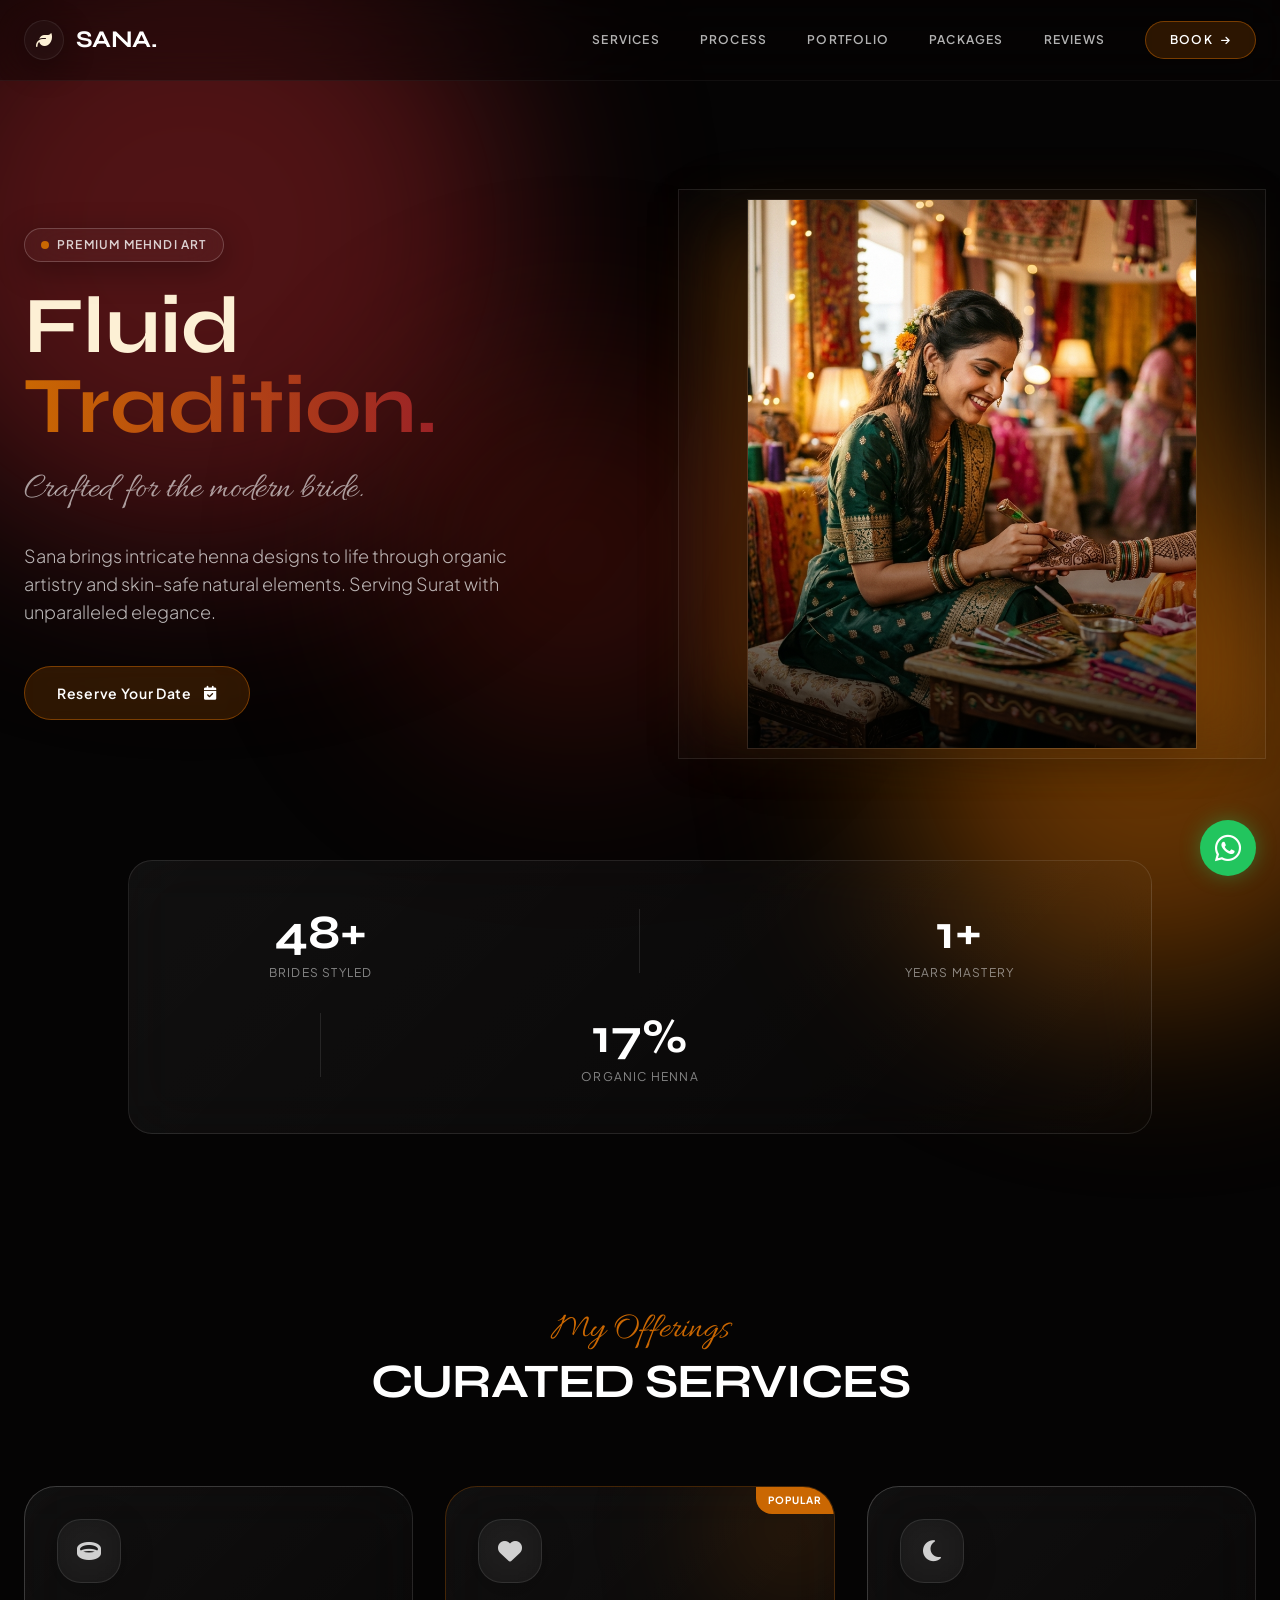
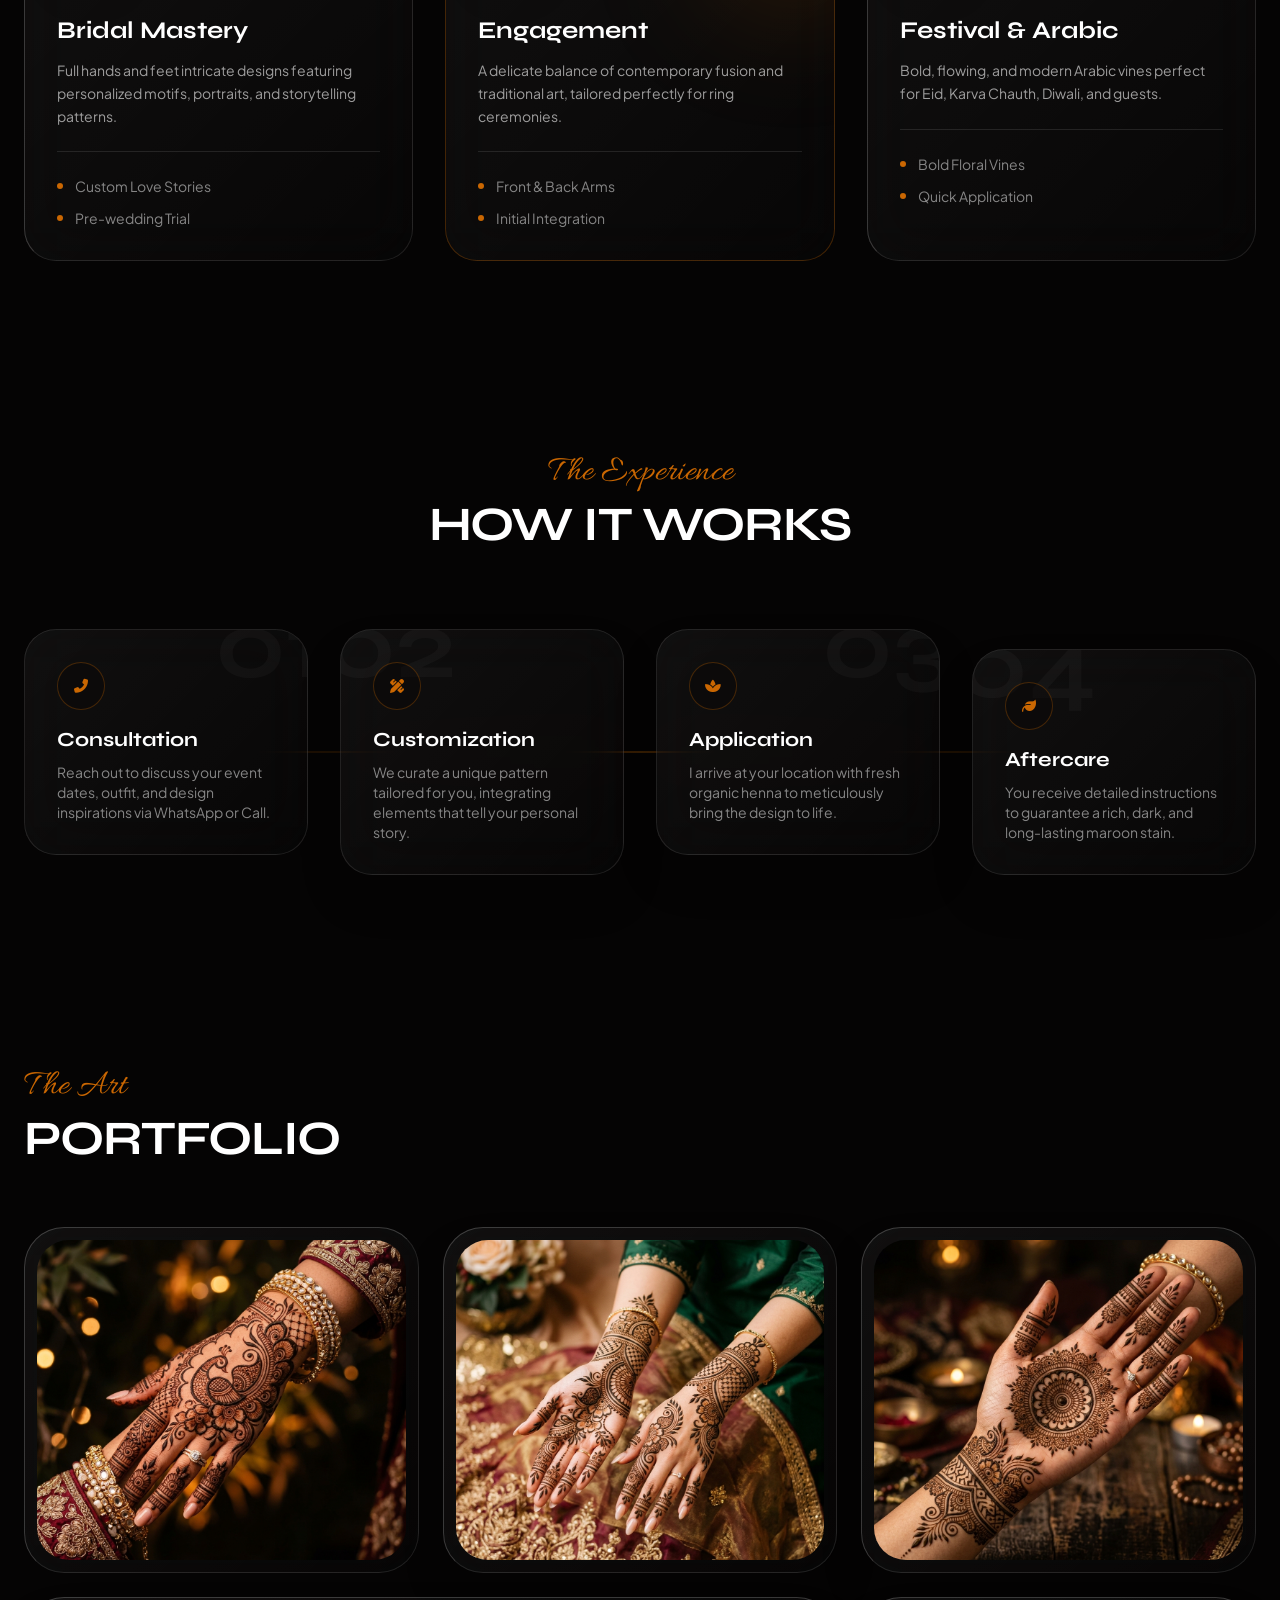
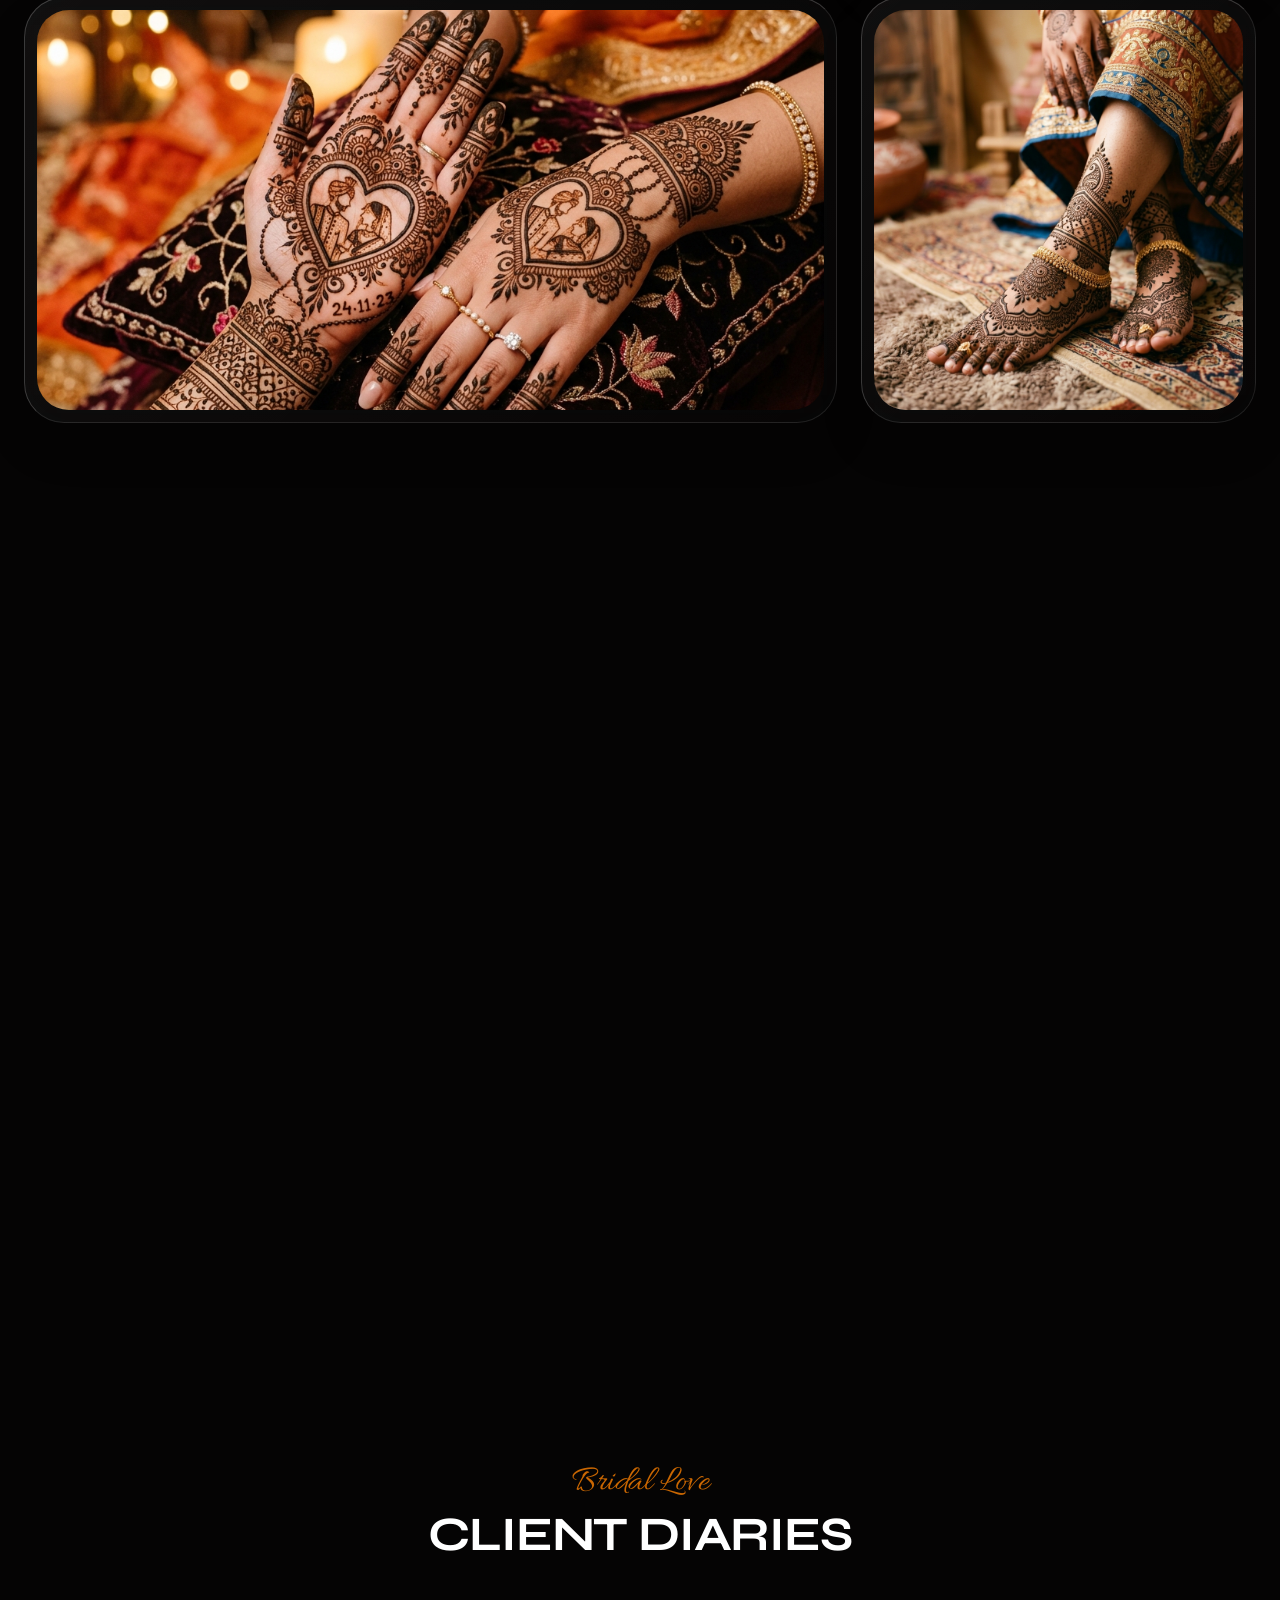
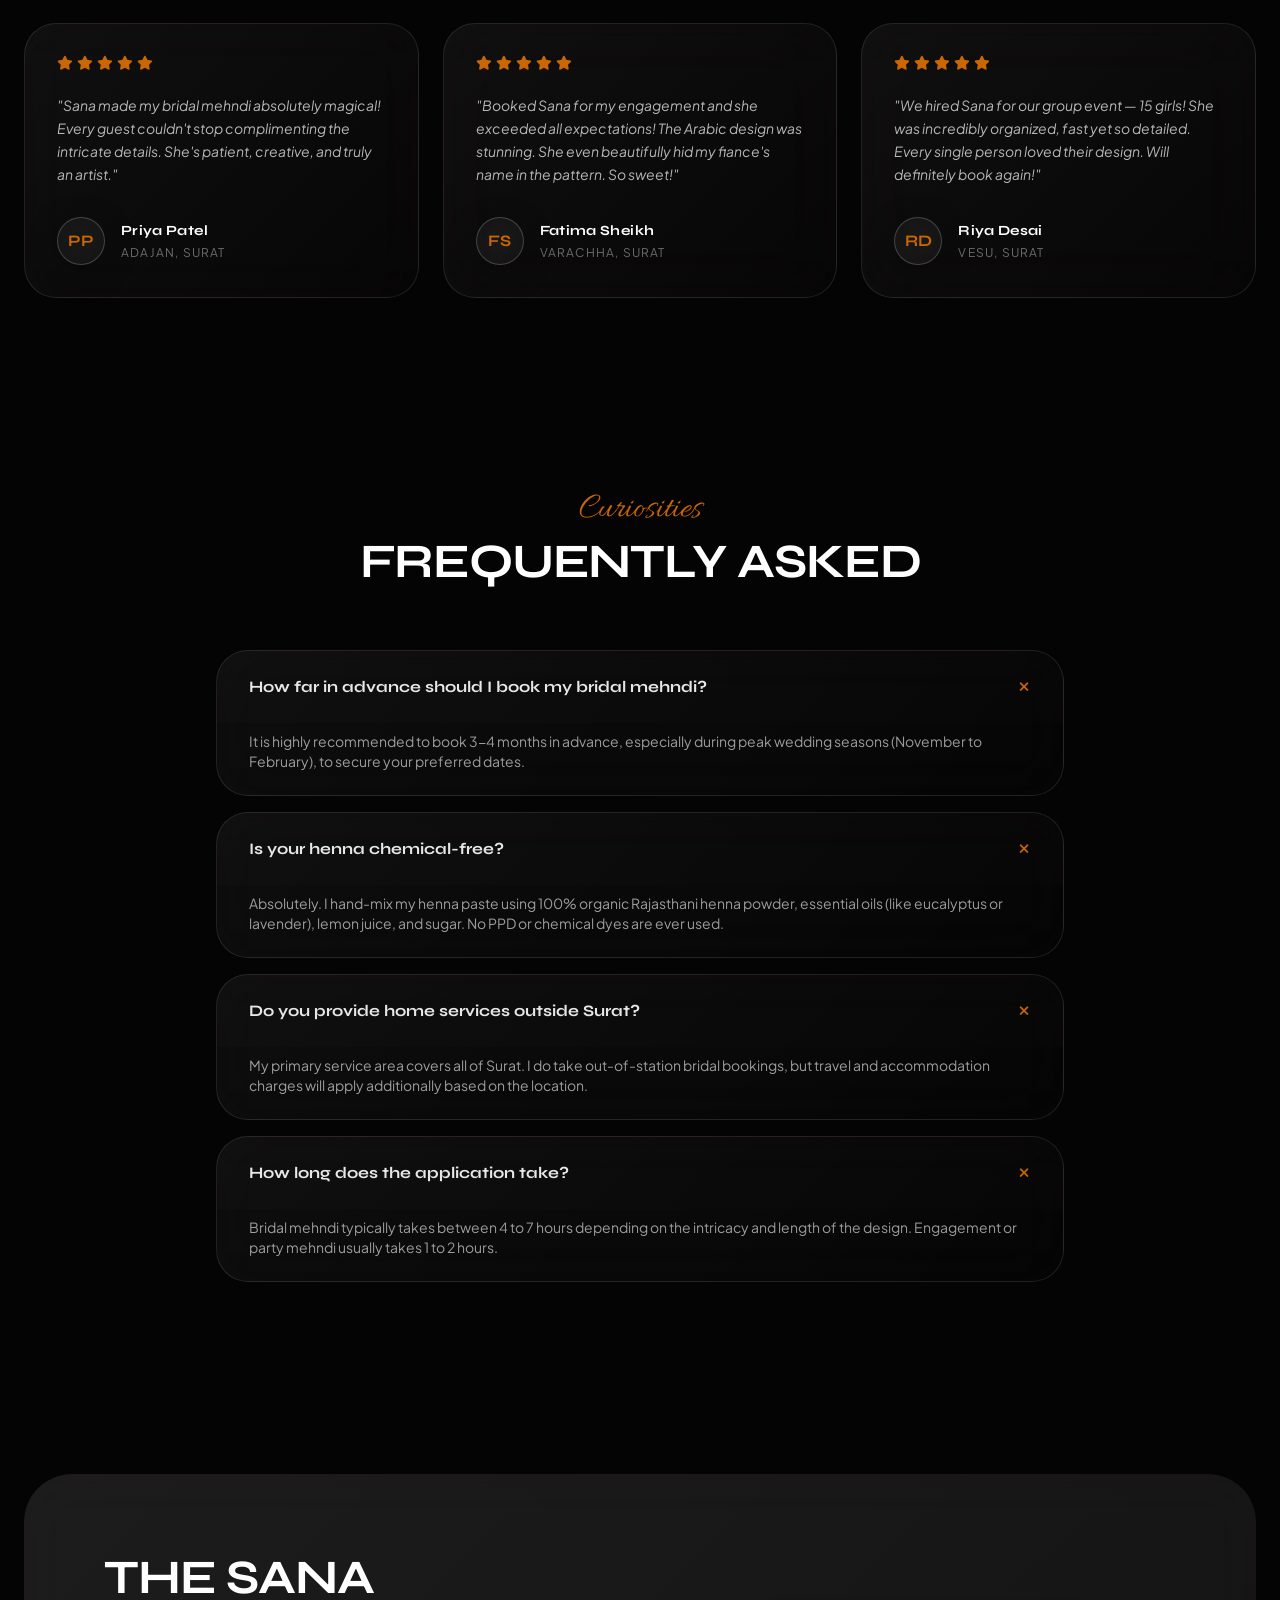
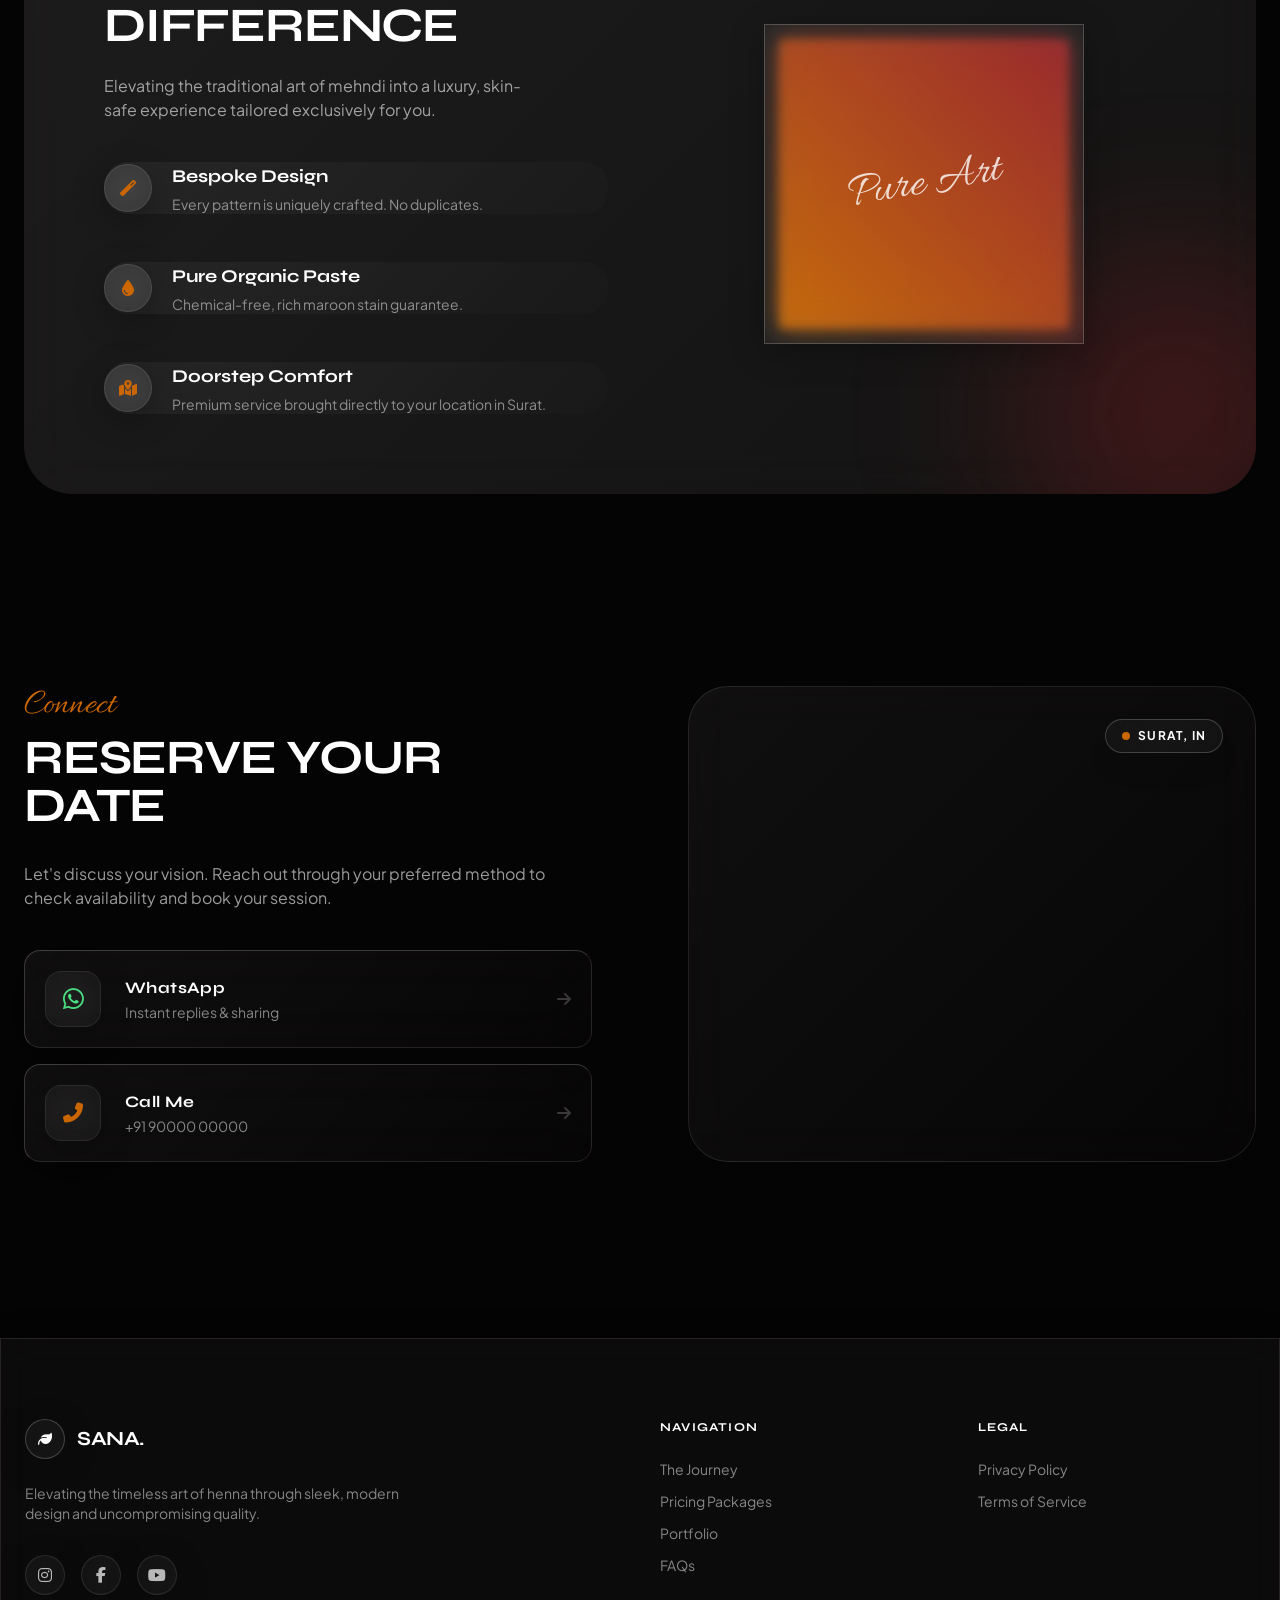
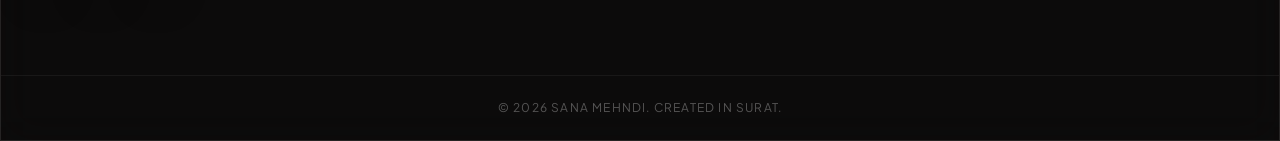
==== commit 6b0b68f7: "Update index.html" ====
--- a/index.html
+++ b/index.html
@@ -3,7 +3,7 @@
 <head>
     <meta charset="UTF-8">
     <meta name="viewport" content="width=device-width, initial-scale=1.0">
-    <title>Sana's Mehndi | Sleek Glassmorphism</title>
+    <title>Sana's Mehndi</title>
     <meta name="description" content="Premium handcrafted mehndi designs in Surat. Experience modern elegance and traditional artistry.">
     
     <!-- Google Fonts -->
@@ -690,4 +690,4 @@
     </a>
     <script src="script.js"></script>
 </body>
-</html>+</html>
